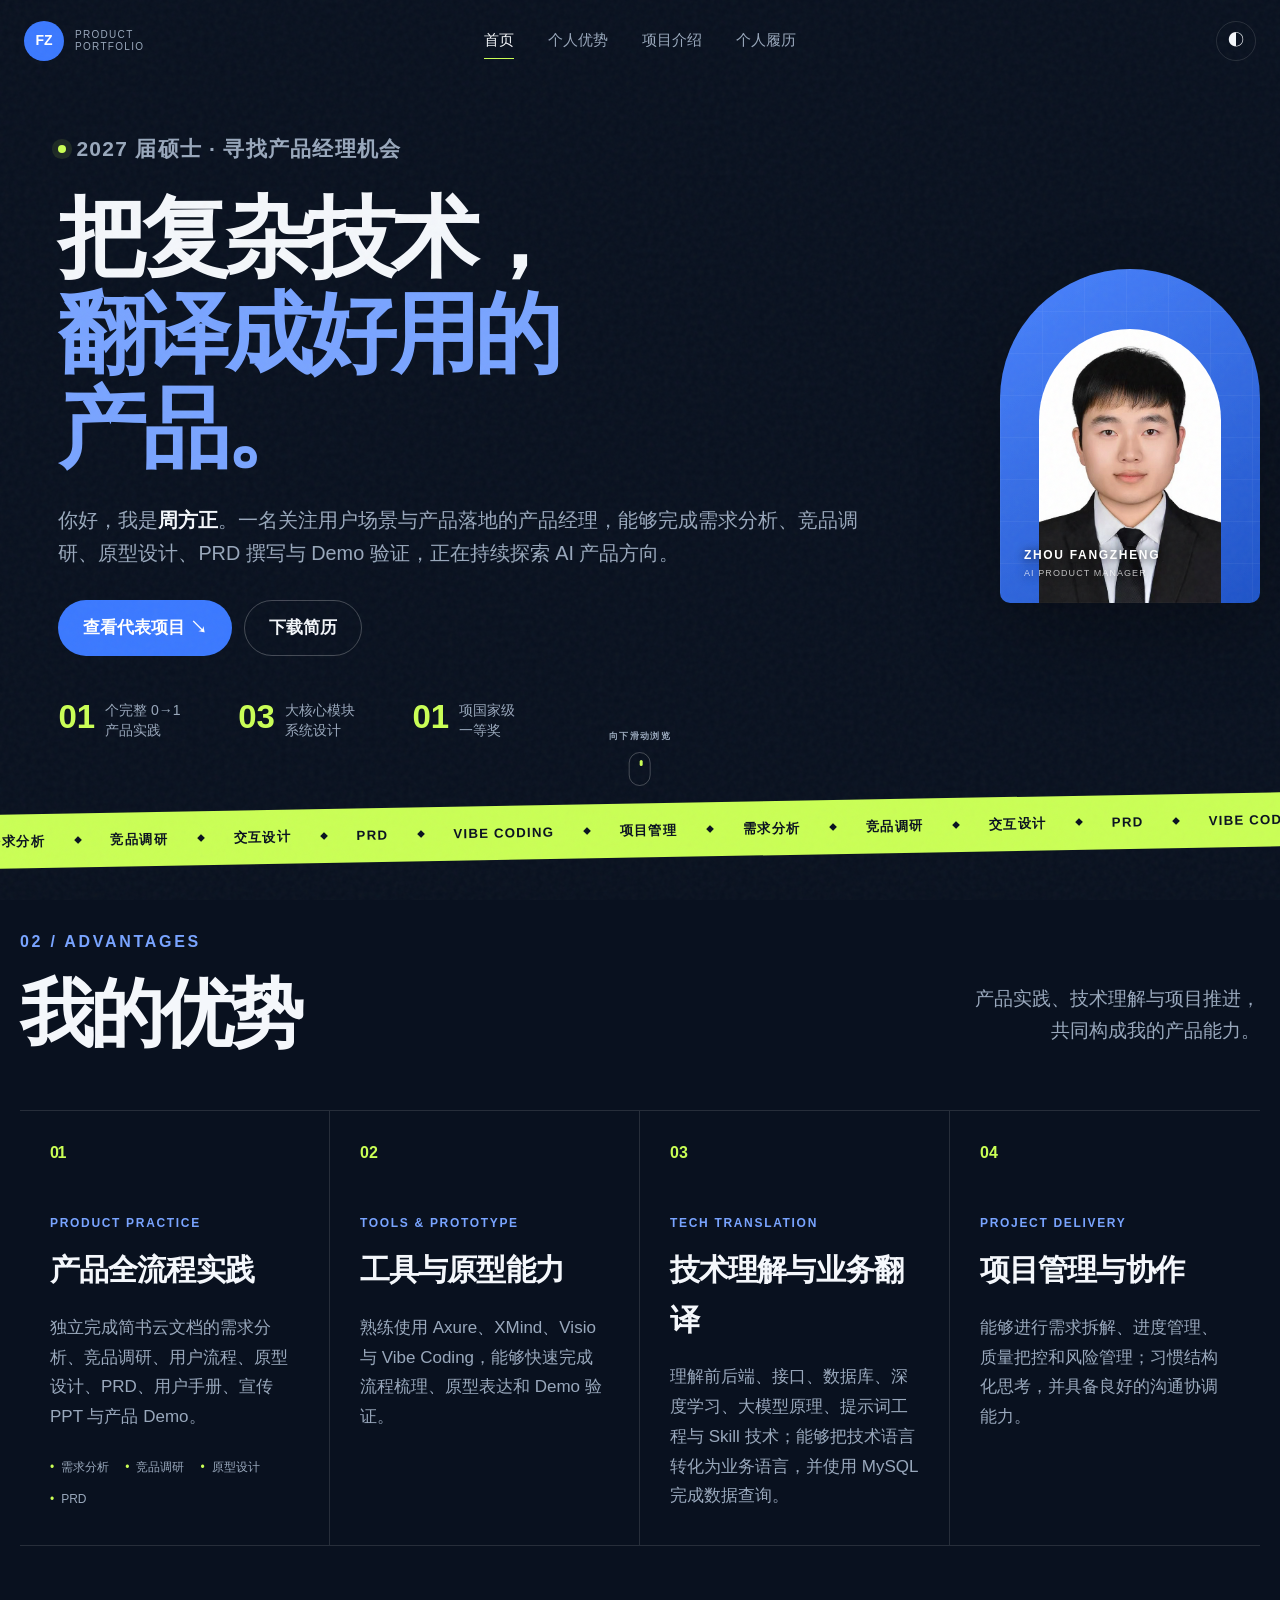
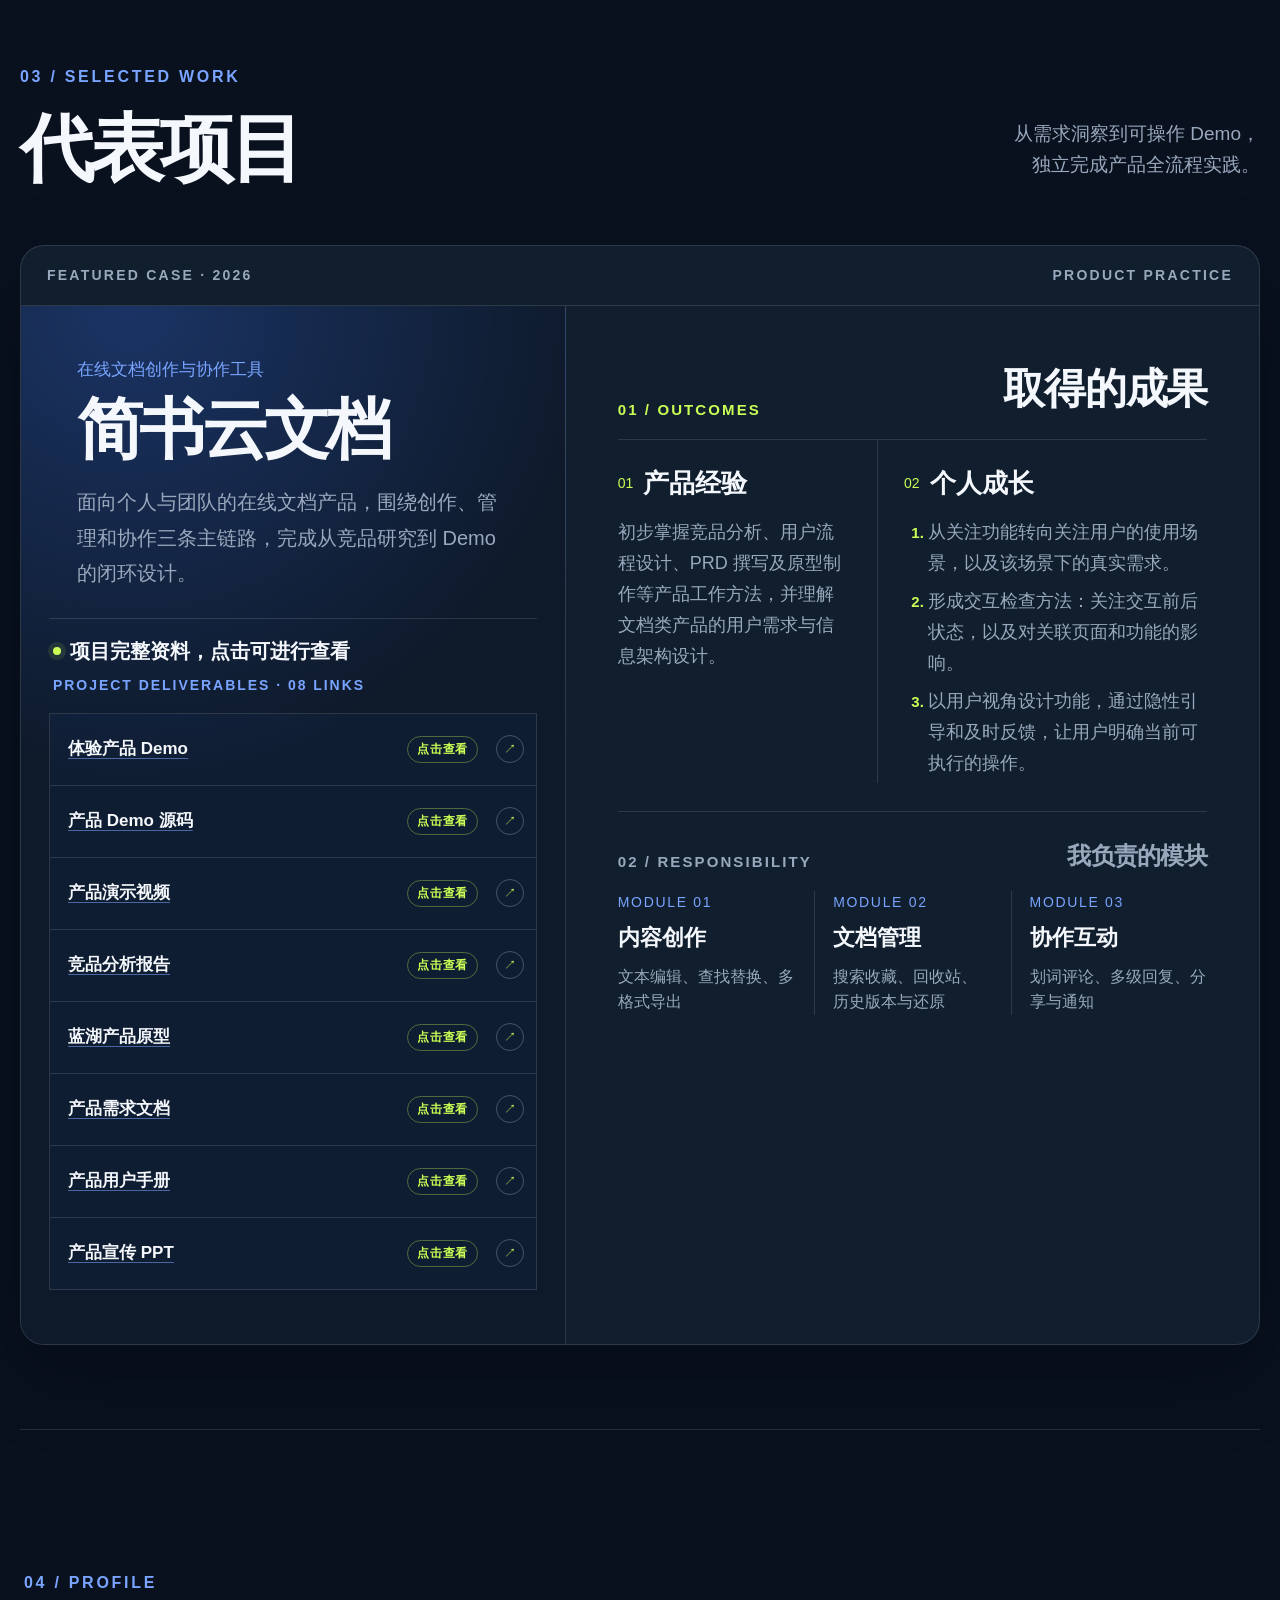
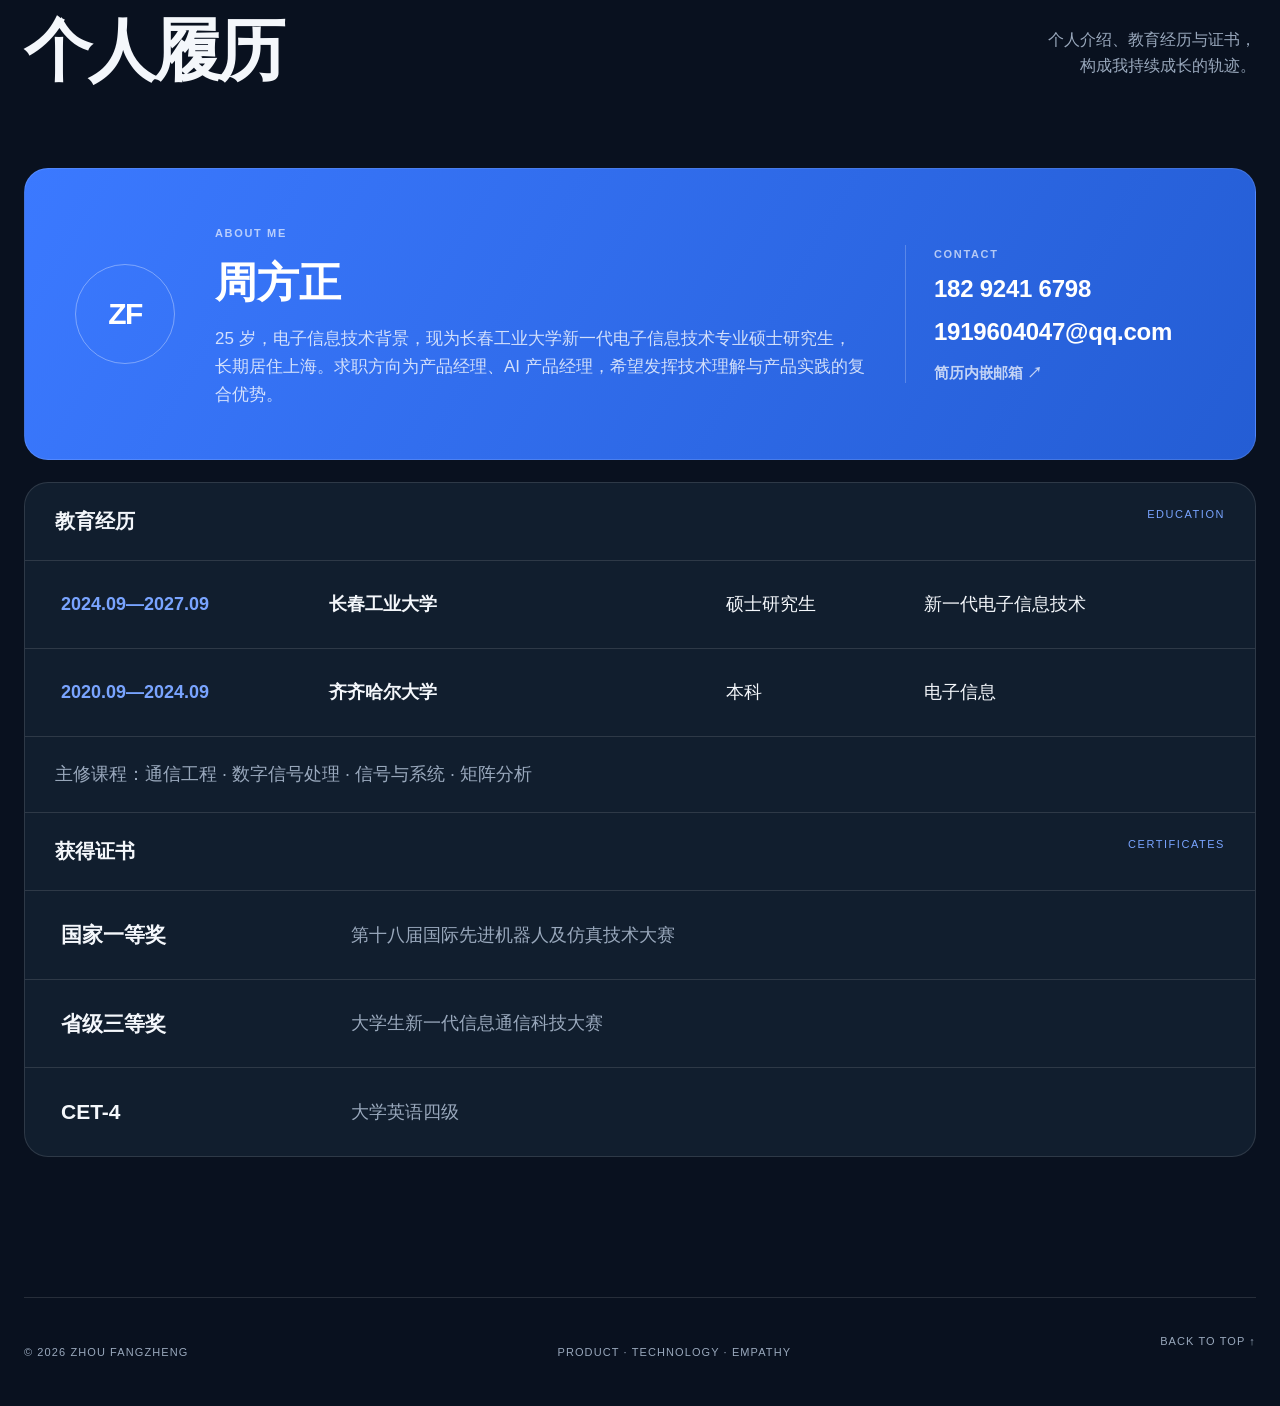
==== Portfolio/index.html @ 6f504e93 "Add files via upload" ====
<!doctype html>
<html lang="zh-CN" data-theme="dark">
<head><meta charset="UTF-8"><meta name="viewport" content="width=device-width,initial-scale=1"><meta name="description" content="周方正的个人作品集——拥有电子信息技术背景的 AI 产品经理。"><title>周方正｜AI 产品经理</title><link rel="stylesheet" href="./styles.css"><script src="./app.js" defer></script></head>
<body><div class="noise"></div><div class="progress"><span></span></div>
<header class="site-header" data-header><a class="brand" href="#top"><b>FZ</b><span>PRODUCT<br>PORTFOLIO</span></a><nav class="nav" id="main-nav" data-nav><a href="#top">首页</a><a href="#strengths">个人优势</a><a href="#work">项目介绍</a><a href="#profile">个人履历</a></nav><div class="header-actions"><button class="round-button" data-theme-toggle aria-label="切换明暗主题">◐</button><button class="menu-button" data-menu-toggle aria-controls="main-nav" aria-expanded="false"><i></i><i></i><i></i></button></div></header>
<main id="top">
<section class="hero shell"><div class="hero-copy"><p class="eyebrow reveal"><i></i>2027 届硕士 · 寻找产品经理机会</p><h1 class="reveal">把复杂技术，<br><span>翻译成好用的</span><br><span>产品。</span></h1><p class="hero-intro reveal">你好，我是<strong>周方正</strong>。一名关注用户场景与产品落地的产品经理，能够完成需求分析、竞品调研、原型设计、PRD 撰写与 Demo 验证，正在持续探索 AI 产品方向。</p><div class="hero-actions reveal"><a class="button primary" href="#work">查看代表项目 ↘</a><a class="button ghost" href="./assets/周方正-产品经理简历.doc" download>下载简历</a></div><dl class="facts reveal"><div><dt>01</dt><dd>个完整 0→1<br>产品实践</dd></div><div><dt>03</dt><dd>大核心模块<br>系统设计</dd></div><div><dt>01</dt><dd>项国家级<br>一等奖</dd></div></dl></div>
<div class="hero-visual reveal"><div class="portrait"><div class="grid"></div><img src="./assets/profile.jpg" alt="周方正的个人照片"><div class="nameplate"><b>ZHOU FANGZHENG</b><span>AI PRODUCT MANAGER</span></div></div></div>
<a class="scroll-cue" href="#work"><span>向下滑动浏览</span><i><b></b></i></a></section>
<div class="ticker"><div><span>需求分析</span><i>◆</i><span>竞品调研</span><i>◆</i><span>交互设计</span><i>◆</i><span>PRD</span><i>◆</i><span>Vibe Coding</span><i>◆</i><span>项目管理</span><i>◆</i><span>需求分析</span><i>◆</i><span>竞品调研</span><i>◆</i><span>交互设计</span><i>◆</i><span>PRD</span><i>◆</i><span>Vibe Coding</span><i>◆</i><span>项目管理</span><i>◆</i></div></div>
<section class="strengths shell section" id="strengths"><header class="section-heading row reveal"><div><span>02 / ADVANTAGES</span><h2>我的优势</h2></div><p>产品实践、技术理解与项目推进，<br>共同构成我的产品能力。</p></header>
<div class="strength-grid">
<article class="strength-card strength-primary reveal"><span>01</span><div><small>PRODUCT PRACTICE</small><h3>产品全流程实践</h3><p>独立完成简书云文档的需求分析、竞品调研、用户流程、原型设计、PRD、用户手册、宣传 PPT 与产品 Demo。</p><div class="strength-tags"><i>需求分析</i><i>竞品调研</i><i>原型设计</i><i>PRD</i></div></div></article>
<article class="strength-card reveal"><span>02</span><div><small>TOOLS &amp; PROTOTYPE</small><h3>工具与原型能力</h3><p>熟练使用 Axure、XMind、Visio 与 Vibe Coding，能够快速完成流程梳理、原型表达和 Demo 验证。</p></div></article>
<article class="strength-card reveal"><span>03</span><div><small>TECH TRANSLATION</small><h3>技术理解与业务翻译</h3><p>理解前后端、接口、数据库、深度学习、大模型原理、提示词工程与 Skill 技术；能够把技术语言转化为业务语言，并使用 MySQL 完成数据查询。</p></div></article>
<article class="strength-card reveal"><span>04</span><div><small>PROJECT DELIVERY</small><h3>项目管理与协作</h3><p>能够进行需求拆解、进度管理、质量把控和风险管理；习惯结构化思考，并具备良好的沟通协调能力。</p></div></article>
</div></section>
<section class="work shell section" id="work"><header class="section-heading row reveal"><div><span>03 / SELECTED WORK</span><h2>代表项目</h2></div><p>从需求洞察到可操作 Demo，<br>独立完成产品全流程实践。</p></header>
<article class="case reveal"><div class="case-bar"><span>FEATURED CASE · 2026</span><span>PRODUCT PRACTICE</span></div><div class="case-layout"><div class="case-summary"><span>在线文档创作与协作工具</span><h3>简书云文档</h3><p>面向个人与团队的在线文档产品，围绕创作、管理和协作三条主链路，完成从竞品研究到 Demo 的闭环设计。</p><div class="case-links"><a href="../Demo/index.html">体验产品 Demo ↗</a><a href="https://www.bilibili.com/video/BV1BxbY6vEft/" target="_blank" rel="noreferrer">观看演示视频 ↗</a></div></div>
<div class="case-detail"><section class="case-results"><header class="case-block-title"><span>01 / OUTCOMES</span><h4>取得的成果</h4></header><div class="result-list"><article><div class="result-label"><i>01</i><h5>产品经验</h5></div><p>初步掌握竞品分析、用户流程设计、PRD 撰写及原型制作等产品工作方法，并理解文档类产品的用户需求与信息架构设计。</p></article><article><div class="result-label"><i>02</i><h5>个人成长</h5></div><ol><li>从关注功能转向关注用户的使用场景，以及该场景下的真实需求。</li><li>形成交互检查方法：关注交互前后状态，以及对关联页面和功能的影响。</li><li>以用户视角设计功能，通过隐性引导和及时反馈，让用户明确当前可执行的操作。</li></ol></article></div></section><section class="case-responsibility"><header class="case-block-title"><span>02 / RESPONSIBILITY</span><h4>我负责的模块</h4></header><div class="modules"><article><b>✦</b><div><small>MODULE 01</small><h4>内容创作</h4><p>文本编辑、查找替换、多格式导出</p></div></article><article><b>⌘</b><div><small>MODULE 02</small><h4>文档管理</h4><p>搜索收藏、回收站、历史版本与还原</p></div></article><article><b>◎</b><div><small>MODULE 03</small><h4>协作互动</h4><p>划词评论、多级回复、分享与通知</p></div></article></div></section></div></div>
<div class="resources"><div class="resource-head"><span>项目完整资料，点击可进行查看</span><small>PROJECT DELIVERABLES · 07 LINKS</small></div><div class="resource-grid">
<a href="https://github.com/anranna/-.git" target="_blank" rel="noreferrer"><small>01 / GITHUB</small><b>产品 Demo 源码</b><span class="resource-cta">点击查看</span><i>↗</i></a>
<a href="https://www.bilibili.com/video/BV1BxbY6vEft/?share_source=copy_web&amp;vd_source=1f76a49898ba943844f76587f78906c5" target="_blank" rel="noreferrer"><small>02 / VIDEO</small><b>产品演示视频</b><span class="resource-cta">点击查看</span><i>↗</i></a>
<a href="https://ucnoyusisbwi.feishu.cn/wiki/VnTQw5XkdiHYiok5yBEcGI3tnzc?from=from_copylink" target="_blank" rel="noreferrer"><small>03 / RESEARCH</small><b>竞品分析报告</b><span class="resource-cta">点击查看</span><i>↗</i></a>
<a href="https://lanhuapp.com/web/#/item/project/product?tid=b424cea6-d3a4-4175-8ce1-7b70fe2ccd35&amp;pid=b35330da-ff31-40da-8392-e07d208b2dc3&amp;versionId=f92dad97-8f8e-45e9-b6e9-3e5fd4e15408&amp;docId=7843e5ca-ed19-4bdf-b94c-8ca8543dbdb8&amp;docType=axure&amp;pageId=5cf417b811834f859b6ea4d4fb74abe7&amp;image_id=7843e5ca-ed19-4bdf-b94c-8ca8543dbdb8" target="_blank" rel="noreferrer"><small>04 / PROTOTYPE</small><b>蓝湖产品原型</b><span class="resource-cta">点击查看</span><i>↗</i></a>
<a href="https://ucnoyusisbwi.feishu.cn/wiki/MZprwPZqCiGK5NkYvvDcOf5Mn5b?from=from_copylink" target="_blank" rel="noreferrer"><small>05 / PRD</small><b>产品需求文档</b><span class="resource-cta">点击查看</span><i>↗</i></a>
<a href="https://ucnoyusisbwi.feishu.cn/wiki/CYyBwzKqmicaCtk2LwccN1xBnyb?from=from_copylink" target="_blank" rel="noreferrer"><small>06 / MANUAL</small><b>产品用户手册</b><span class="resource-cta">点击查看</span><i>↗</i></a>
<a href="https://ucnoyusisbwi.feishu.cn/wiki/B20wwVWoIicRqFkZKamcXHskn7g?from=from_copylink" target="_blank" rel="noreferrer"><small>07 / DECK</small><b>产品宣传 PPT</b><span class="resource-cta">点击查看</span><i>↗</i></a>
</div></div></article></section>
<section class="profile shell section" id="profile"><header class="section-heading row reveal"><div><span>04 / PROFILE</span><h2>个人履历</h2></div><p>个人介绍、教育经历与证书，<br>构成我持续成长的轨迹。</p></header>
<div class="profile-intro reveal"><div class="profile-monogram">ZF</div><div class="profile-copy"><small>ABOUT ME</small><h3>周方正</h3><p>25 岁，电子信息技术背景，现为长春工业大学新一代电子信息技术专业硕士研究生，长期居住上海。求职方向为产品经理、AI 产品经理，希望发挥技术理解与产品实践的复合优势。</p></div><div class="profile-contact"><small>CONTACT</small><a href="tel:18292416798">182 9241 6798</a><a href="mailto:1919604047@qq.com">1919604047@qq.com</a><a href="mailto:824747742@qq.com">简历内嵌邮箱 ↗</a></div></div>
<div class="profile-layout profile-history reveal">
<section class="education-card"><div class="profile-card-head"><span>教育经历</span><small>EDUCATION</small></div><article class="education-item current"><time>2024.09—2027.09</time><h3>长春工业大学</h3><span class="education-degree">硕士研究生</span><p>新一代电子信息技术</p></article><article class="education-item"><time>2020.09—2024.09</time><h3>齐齐哈尔大学</h3><span class="education-degree">本科</span><p>电子信息</p></article><div class="course-list"><p><strong>主修课程：</strong>通信工程 · 数字信号处理 · 信号与系统 · 矩阵分析</p></div></section>
<section class="certificate-card"><div class="profile-card-head"><span>获得证书</span><small>CERTIFICATES</small></div><div class="certificate-list"><article><h3>国家一等奖</h3><p>第十八届国际先进机器人及仿真技术大赛</p></article><article><h3>省级三等奖</h3><p>大学生新一代信息通信科技大赛</p></article><article><h3>CET-4</h3><p>大学英语四级</p></article></div></section>
</div></section>
<footer class="footer shell"><p>© 2026 ZHOU FANGZHENG</p><p>PRODUCT · TECHNOLOGY · EMPATHY</p><a href="#top">BACK TO TOP ↑</a></footer>
</main></body></html>
---- Portfolio/styles.css ----
:root{--bg:#09111f;--raised:#0e1929;--panel:#111e2e;--text:#f4f7fb;--muted:#99a8bc;--line:rgba(255,255,255,.12);--strong:rgba(255,255,255,.24);--blue:#3b79ff;--blue2:#79a4ff;--lime:#caff55;--header:rgba(9,17,31,.8);--shadow:0 28px 80px rgba(0,0,0,.28);--radius:24px;--max:1240px;color-scheme:dark}html[data-theme="light"]{--bg:#f1f0eb;--raised:#e7e6df;--panel:#fff;--text:#101824;--muted:#5b6574;--line:rgba(16,24,36,.12);--strong:rgba(16,24,36,.24);--header:rgba(241,240,235,.84);--shadow:0 28px 80px rgba(37,45,56,.14);color-scheme:light}*{box-sizing:border-box}html{scroll-behavior:smooth;scroll-padding-top:90px;overflow-x:hidden}body{margin:0;min-width:320px;overflow-x:hidden;background:var(--bg);color:var(--text);font-family:Inter,"PingFang SC","Microsoft YaHei",sans-serif;line-height:1.65;transition:.35s}a{color:inherit;text-decoration:none}img{display:block;max-width:100%}button{font:inherit}::selection{background:var(--lime);color:#09111f}.noise{position:fixed;inset:0;z-index:100;pointer-events:none;opacity:.04;background-image:url("data:image/svg+xml,%3Csvg viewBox='0 0 180 180' xmlns='http://www.w3.org/2000/svg'%3E%3Cfilter id='n'%3E%3CfeTurbulence type='fractalNoise' baseFrequency='.9' numOctaves='4'/%3E%3C/filter%3E%3Crect width='100%25' height='100%25' filter='url(%23n)'/%3E%3C/svg%3E")}.progress{position:fixed;inset:0 0 auto;z-index:110;height:2px}.progress span{display:block;width:0;height:100%;background:var(--lime)}.shell{width:min(calc(100% - 48px),var(--max));margin-inline:auto}.section{padding-block:140px;border-bottom:1px solid var(--line)}
.site-header{position:sticky;top:0;z-index:90;height:82px;display:grid;grid-template-columns:1fr auto 1fr;align-items:center;padding-inline:max(24px,calc((100vw - var(--max))/2));border-bottom:1px solid transparent;transition:.3s}.site-header.scrolled{height:68px;background:var(--header);border-color:var(--line);backdrop-filter:blur(18px)}.brand{display:flex;align-items:center;gap:11px}.brand b{display:grid;place-items:center;width:40px;height:40px;border-radius:50%;background:var(--blue);color:#fff;font-size:13px}.brand span{color:var(--muted);font-size:9px;line-height:1.15;letter-spacing:.13em}.nav{display:flex;gap:34px}.nav a{position:relative;padding:8px 0;color:var(--muted);font-size:13px}.nav a:after{content:"";position:absolute;left:0;bottom:2px;width:100%;height:1px;background:var(--lime);transform:scaleX(0);transition:.25s}.nav a:hover,.nav a.active{color:var(--text)}.nav a:hover:after,.nav a.active:after{transform:scaleX(1)}.header-actions{justify-self:end;display:flex;gap:8px}.round-button,.menu-button{display:grid;place-items:center;width:40px;height:40px;padding:0;border:1px solid var(--line);border-radius:50%;background:transparent;color:var(--text);cursor:pointer}.menu-button{display:none;align-content:center;gap:4px}.menu-button>i{width:16px;height:1px;background:currentColor;transition:.25s}
.hero{position:relative;min-height:calc(100vh - 82px);display:grid;grid-template-columns:minmax(0,1.08fr) minmax(350px,.72fr);align-items:center;gap:clamp(40px,7vw,108px);padding-block:70px 105px}.eyebrow{display:flex;align-items:center;gap:10px;margin:0 0 30px;color:var(--muted);font-size:12px;letter-spacing:.08em}.eyebrow i{width:8px;height:8px;border-radius:50%;background:var(--lime);box-shadow:0 0 0 6px rgba(202,255,85,.1)}h1,.section-heading h2,.contact h2{margin:0;font-family:"Arial Narrow","Microsoft YaHei",sans-serif;font-weight:800;line-height:1.08;letter-spacing:-.055em}.hero h1{font-size:clamp(52px,7.1vw,102px)}.hero h1 span{color:var(--blue2)}.hero-intro{max-width:650px;margin:34px 0 0;color:var(--muted);font-size:clamp(16px,1.6vw,20px)}.hero-intro strong{color:var(--text)}.hero-actions{display:flex;flex-wrap:wrap;gap:12px;margin-top:38px}.button{display:inline-flex;align-items:center;justify-content:center;gap:24px;min-height:52px;padding:0 24px;border:1px solid transparent;border-radius:999px;font-size:14px;font-weight:650;transition:.2s}.button:hover{transform:translateY(-2px)}.primary{background:var(--blue);color:#fff}.ghost{border-color:var(--strong)}.facts{display:flex;gap:clamp(24px,4vw,55px);margin:58px 0 0}.facts div{display:flex;gap:10px}.facts dt{color:var(--lime);font-size:25px;font-weight:750;line-height:1}.facts dd{margin:0;color:var(--muted);font-size:11px;line-height:1.45}
.hero-visual{position:relative;width:100%;max-width:480px;justify-self:end}.portrait{position:relative;overflow:hidden;aspect-ratio:.78;border-radius:280px 280px 22px 22px;background:linear-gradient(145deg,#4b84ff,#1f54c8);box-shadow:var(--shadow)}.grid{position:absolute;inset:0;opacity:.2;background-image:linear-gradient(rgba(255,255,255,.22) 1px,transparent 1px),linear-gradient(90deg,rgba(255,255,255,.22) 1px,transparent 1px);background-size:42px 42px}.portrait img{position:absolute;left:11%;bottom:0;width:78%;height:87%;object-fit:cover;object-position:center top;border-radius:190px 190px 0 0}.nameplate{position:absolute;left:24px;bottom:22px;display:flex;flex-direction:column;color:#fff;text-shadow:0 1px 10px #000}.nameplate b{font-size:11px;letter-spacing:.14em}.nameplate span{font-size:8px;letter-spacing:.12em;opacity:.72}.orbit{position:absolute;top:13%;right:-18px;display:flex;align-items:center;gap:7px;padding:10px 14px;border:1px solid rgba(255,255,255,.35);border-radius:999px;background:rgba(9,17,31,.66);color:#fff;backdrop-filter:blur(10px);font-size:10px}.orbit i{width:3px;height:3px;border-radius:50%;background:var(--lime)}.float-note{position:absolute;display:flex;align-items:center;gap:10px;padding:10px 14px 10px 10px;border:1px solid var(--line);border-radius:14px;background:var(--header);box-shadow:0 16px 40px rgba(0,0,0,.16);backdrop-filter:blur(14px);font-size:11px}.float-note b{display:grid;place-items:center;width:28px;height:28px;border-radius:9px;background:var(--lime);color:#09111f}.note-a{left:-48px;top:28%}.note-b{right:-34px;bottom:19%}
.scroll-cue{position:absolute;left:50%;bottom:18px;display:flex;flex-direction:column;align-items:center;gap:8px;color:var(--muted);font-size:9px;font-weight:650;letter-spacing:.16em;transform:translateX(-50%)}.scroll-cue>i{position:relative;width:22px;height:34px;border:1px solid var(--strong);border-radius:999px}.scroll-cue>i b{position:absolute;top:7px;left:50%;width:3px;height:6px;border-radius:9px;background:var(--lime);animation:scrollDot 1.8s ease-in-out infinite}@keyframes scrollDot{0%{opacity:0;transform:translate(-50%,0)}25%,75%{opacity:1}100%{opacity:0;transform:translate(-50%,12px)}}.ticker{overflow:hidden;padding:16px 0;background:var(--lime);color:#09111f;transform:rotate(-1deg) scale(1.02)}.ticker div{display:flex;width:max-content;align-items:center;gap:28px;animation:ticker 32s linear infinite}.ticker span{font-size:13px;font-weight:750;letter-spacing:.09em;text-transform:uppercase}.ticker i{font-size:8px;font-style:normal}@keyframes ticker{to{transform:translateX(-50%)}}
.section-heading{margin-bottom:70px}.section-heading>span,.section-heading>div>span,.contact>span{display:block;margin-bottom:18px;color:var(--blue2);font-size:11px;font-weight:750;letter-spacing:.17em}.section-heading h2,.contact h2{font-size:clamp(43px,6vw,76px)}.section-heading em,.contact em{color:var(--muted);font-style:normal}.section-heading.row{display:flex;align-items:end;justify-content:space-between}.section-heading.row>p{margin:0 0 8px;color:var(--muted);font-size:14px;text-align:right}.about-layout{display:grid;grid-template-columns:.9fr 1.1fr;gap:clamp(50px,9vw,140px)}.about-copy p{margin:0 0 22px;color:var(--muted);font-size:clamp(18px,2vw,25px)}.about-copy strong{color:var(--text)}.principles{border-top:1px solid var(--line)}.principles article{display:grid;grid-template-columns:40px 155px 1fr;gap:18px;padding:26px 0;border-bottom:1px solid var(--line)}.principles span{color:var(--blue2);font-size:11px}.principles h3{margin:0;font-size:16px}.principles p{margin:0;color:var(--muted);font-size:13px}
.case{overflow:hidden;border:1px solid var(--line);border-radius:var(--radius);background:var(--panel);box-shadow:var(--shadow)}.case-bar{display:flex;justify-content:space-between;padding:15px 22px;border-bottom:1px solid var(--line);color:var(--muted);font-size:9px;font-weight:700;letter-spacing:.16em}.case-layout{display:grid;grid-template-columns:.88fr 1.12fr}.case-summary{position:relative;min-height:570px;padding:clamp(34px,5vw,70px);border-right:1px solid var(--line);background:radial-gradient(circle at 20% 0,rgba(59,121,255,.28),transparent 42%),var(--raised)}.case-no{position:absolute;right:30px;top:20px;color:var(--strong);font-size:clamp(70px,11vw,150px);line-height:1;letter-spacing:-.08em}.case-summary>span{position:relative;display:block;margin:90px 0 12px;color:var(--blue2);font-size:12px}.case-summary h3{position:relative;margin:0;font-size:clamp(40px,5vw,66px);line-height:1.08;letter-spacing:-.055em}.case-summary>p{position:relative;max-width:440px;margin:24px 0 0;color:var(--muted);font-size:15px}.case-links{position:absolute;left:clamp(34px,5vw,70px);bottom:54px;display:flex;gap:22px}.case-links a{padding-bottom:5px;border-bottom:1px solid var(--strong);font-size:12px;font-weight:650}.case-detail{padding:clamp(34px,4.2vw,62px)}.question{padding-bottom:30px;border-bottom:1px solid var(--line)}.question span,.skill-grid small{color:var(--blue2);font-size:9px;font-weight:750;letter-spacing:.14em}.question p{margin:12px 0 0;font-size:clamp(18px,2vw,24px);line-height:1.5}.modules article{display:grid;grid-template-columns:44px 1fr;gap:16px;padding:24px 0;border-bottom:1px solid var(--line)}.modules article>b{display:grid;place-items:center;width:40px;height:40px;border:1px solid var(--line);border-radius:12px;color:var(--lime)}.modules small{color:var(--muted);font-size:8px;letter-spacing:.12em}.modules h4{display:inline-block;margin:0 10px 0 0}.modules p{display:inline;margin:0;color:var(--muted);font-size:12px}.tags{display:flex;flex-wrap:wrap;gap:7px;padding-top:25px}.tags span{padding:6px 10px;border:1px solid var(--line);border-radius:999px;color:var(--muted);font-size:9px}.outcome{display:grid;grid-template-columns:.88fr 1.12fr;border-top:1px solid var(--line);background:var(--blue);color:#fff}.outcome>div,.outcome>p{padding:22px clamp(25px,4vw,55px)}.outcome>div{display:flex;flex-direction:column;border-right:1px solid rgba(255,255,255,.22)}.outcome small{opacity:.7}.outcome p{margin:0;font-size:12px;opacity:.88}
.background-layout{display:grid;grid-template-columns:.82fr 1.18fr;gap:28px}.timeline,.toolbox,.awards{border:1px solid var(--line);border-radius:var(--radius);background:var(--panel)}.timeline{padding:20px 38px}.timeline article{position:relative;display:grid;grid-template-columns:120px 1fr;gap:30px;padding:38px 0;border-bottom:1px solid var(--line)}.timeline article:last-child{border:0}.timeline article:before{content:"";position:absolute;top:47px;left:-44px;width:10px;height:10px;border:2px solid var(--panel);border-radius:50%;background:var(--muted)}.timeline article.current:before{background:var(--lime);box-shadow:0 0 0 6px rgba(202,255,85,.1)}.timeline article>span{color:var(--blue2);font-size:11px;font-weight:700}.timeline small{color:var(--muted)}.timeline h3{margin:2px 0;font-size:20px}.timeline p{margin:0;color:var(--muted);font-size:13px}.toolbox{overflow:hidden}.tool-head{display:flex;justify-content:space-between;padding:16px 22px;border-bottom:1px solid var(--line);color:var(--muted);font-size:9px;letter-spacing:.13em}.skill-grid{display:grid;grid-template-columns:1fr 1fr}.skill-grid>div{min-height:145px;padding:26px;border-right:1px solid var(--line);border-bottom:1px solid var(--line)}.skill-grid>div:nth-child(2n){border-right:0}.skill-grid>div:nth-last-child(-n+2){border-bottom:0}.skill-grid p{margin:10px 0 0;font-size:13px}.awards{margin-top:28px;padding:0 34px}.awards>div{display:grid;grid-template-columns:1fr 190px 40px;gap:25px;align-items:center;padding:24px 0;border-bottom:1px solid var(--line)}.awards>div:last-child{border:0}.awards small{color:var(--blue2);font-size:9px;letter-spacing:.14em}.awards b{color:var(--lime);font-size:13px}.awards i{color:var(--muted);font-size:10px;font-style:normal;text-align:right}
.contact{position:relative;overflow:hidden;margin-top:30px;padding:110px clamp(30px,7vw,90px);border-radius:34px;background:var(--blue);color:#fff}.contact>span{color:rgba(255,255,255,.65)}.contact em{color:rgba(255,255,255,.54)}.contact>p{position:relative;max-width:630px;margin:28px 0 0;color:rgba(255,255,255,.78)}.orb{position:absolute;right:-100px;top:-150px;width:500px;height:500px;border:1px solid rgba(255,255,255,.18);border-radius:50%;box-shadow:inset 0 0 0 70px rgba(255,255,255,.025),inset 0 0 0 140px rgba(255,255,255,.025)}.contact-actions{position:relative;display:flex;align-items:center;gap:34px;margin-top:46px}.light{background:#fff;color:#15233b}.contact-actions>a:not(.button){display:flex;flex-direction:column;font-size:13px}.contact-actions small{color:rgba(255,255,255,.55);font-size:8px;letter-spacing:.13em}.footer{display:flex;justify-content:space-between;padding-block:34px;color:var(--muted);font-size:9px;letter-spacing:.1em}.reveal{opacity:1}.motion .reveal{opacity:0;transform:translateY(24px);transition:opacity .75s,transform .75s cubic-bezier(.2,.65,.25,1)}.motion .reveal.visible{opacity:1;transform:none}
@media(max-width:1024px){.hero{grid-template-columns:1.1fr .9fr;gap:45px}.case-layout,.outcome{grid-template-columns:1fr}.case-summary{min-height:480px;border-right:0;border-bottom:1px solid var(--line)}.outcome>div{border-right:0;border-bottom:1px solid rgba(255,255,255,.22)}.background-layout{grid-template-columns:1fr}}
@media(max-width:760px){.shell{width:min(calc(100% - 32px),var(--max))}.section{padding-block:94px}.site-header{height:70px;grid-template-columns:1fr auto;padding-inline:16px}.brand span{display:none}.nav{position:fixed;inset:69px 12px auto;display:grid;gap:0;padding:14px;border:1px solid var(--line);border-radius:18px;background:var(--header);box-shadow:var(--shadow);backdrop-filter:blur(22px);opacity:0;visibility:hidden;transform:translateY(-10px);transition:.25s}.nav.open{opacity:1;visibility:visible;transform:none}.nav a{padding:14px 12px;border-bottom:1px solid var(--line)}.nav a:last-child{border:0}.menu-button{display:grid}.menu-button.open i:first-child{transform:translateY(5px) rotate(45deg)}.menu-button.open i:nth-child(2){opacity:0}.menu-button.open i:nth-child(3){transform:translateY(-5px) rotate(-45deg)}.hero{min-height:auto;grid-template-columns:1fr;gap:52px;padding-block:56px 84px}.hero-copy{display:contents}.eyebrow{grid-row:1;margin-bottom:-24px}.hero h1{grid-row:2;font-size:clamp(48px,14.5vw,70px)}.hero-intro{grid-row:4;margin-top:-18px}.hero-actions{grid-row:5;margin-top:5px}.facts{grid-row:6;margin-top:6px;justify-content:space-between;gap:16px}.facts div{flex-direction:column;gap:5px}.hero-visual{grid-row:3;max-width:400px;justify-self:center}.portrait{aspect-ratio:.9;border-radius:220px 220px 18px 18px}.portrait img{left:14%;width:72%;height:90%}.note-a{left:-5px}.note-b{right:-5px}.orbit{right:10px}.scroll-cue{position:static;grid-row:7;justify-self:center;margin-top:4px;transform:none}.section-heading{margin-bottom:48px}.section-heading.row{display:block}.section-heading.row>p{text-align:left}.about-layout{grid-template-columns:1fr;gap:45px}.principles article{grid-template-columns:30px 1fr}.principles p{grid-column:2}.case-summary{min-height:520px;padding:30px}.case-summary>span{margin-top:110px}.case-links{left:30px;bottom:38px;flex-direction:column;gap:12px}.case-detail{padding:30px}.modules p{display:block}.outcome>div,.outcome>p{padding:22px 30px}.timeline{padding:10px 25px}.timeline article{grid-template-columns:1fr;gap:8px}.timeline article:before{left:-31px}.skill-grid{grid-template-columns:1fr}.skill-grid>div{min-height:auto;border-right:0;border-bottom:1px solid var(--line)!important}.skill-grid>div:last-child{border-bottom:0!important}.awards{padding:0 24px}.awards>div{grid-template-columns:1fr auto;gap:10px}.awards i{display:none}.contact{width:calc(100% - 24px);padding:74px 25px;border-radius:26px}.contact-actions{align-items:flex-start;flex-direction:column;gap:22px}.footer{flex-direction:column;gap:9px}}
@media(max-width:420px){.hero-actions .button{width:100%}.facts dt{font-size:21px}.facts dd{font-size:9px}.float-note{font-size:9px}.case-summary h3{font-size:44px}.awards>div{font-size:12px}}@media(prefers-reduced-motion:reduce){html{scroll-behavior:auto}*,*:before,*:after{animation-duration:.01ms!important;transition-duration:.01ms!important}.motion .reveal{opacity:1;transform:none}}
.resources{padding:34px clamp(25px,4vw,55px) 44px;border-top:1px solid var(--line);background:var(--raised)}.resource-head{display:flex;align-items:center;justify-content:space-between;margin-bottom:20px}.resource-head>span{font-size:15px;font-weight:700}.resource-head small{color:var(--blue2);font-size:9px;font-weight:750;letter-spacing:.14em}.resource-grid{display:grid;grid-template-columns:repeat(4,1fr);border-top:1px solid var(--line);border-left:1px solid var(--line)}.resource-grid a{position:relative;display:flex;min-height:132px;flex-direction:column;justify-content:space-between;padding:20px;border-right:1px solid var(--line);border-bottom:1px solid var(--line);transition:background .2s ease,transform .2s ease}.resource-grid a:hover{z-index:1;background:var(--panel);transform:translateY(-3px)}.resource-grid small{color:var(--muted);font-size:8px;letter-spacing:.12em}.resource-grid b{padding-right:30px;font-size:13px}.resource-grid i{position:absolute;right:18px;bottom:18px;display:grid;place-items:center;width:28px;height:28px;border:1px solid var(--strong);border-radius:50%;color:var(--lime);font-style:normal}@media(max-width:1024px){.resource-grid{grid-template-columns:repeat(2,1fr)}}@media(max-width:760px){.resources{padding:28px 20px 34px}.resource-head{align-items:flex-start;flex-direction:column;gap:4px}.resource-grid{grid-template-columns:1fr}.resource-grid a{min-height:108px}}
.case-summary .resources-compact{margin-top:34px;padding:20px 0 0;border-top:1px solid var(--line);background:transparent}.case-summary .resource-head{margin-bottom:12px}.case-summary .resource-head>span{font-size:13px}.case-summary .resource-head small{font-size:8px}.case-summary .resource-grid{grid-template-columns:repeat(2,minmax(0,1fr))}.case-summary .resource-grid a{min-height:54px;flex-direction:row;align-items:center;justify-content:flex-start;padding:11px 40px 11px 12px}.case-summary .resource-grid a small{display:none}.case-summary .resource-grid a b{padding:0;font-size:11px;font-weight:650}.case-summary .resource-grid a i{right:10px;bottom:auto;width:23px;height:23px;font-size:10px}.case-summary .resource-grid a:hover{transform:translateY(-2px)}@media(max-width:760px){.case-summary .resources-compact{margin-top:30px;padding:18px 0 0}.case-summary .resource-head{align-items:flex-start}.case-summary .resource-grid{grid-template-columns:1fr}.case-summary .resource-grid a{min-height:50px}}
.strength-intro{display:grid;grid-template-columns:170px 1fr;gap:40px;align-items:start;margin-bottom:30px;padding:30px 34px;border:1px solid var(--line);border-radius:var(--radius);background:linear-gradient(120deg,rgba(59,121,255,.16),transparent 55%)}.strength-intro>span{color:var(--blue2);font-size:10px;font-weight:750;letter-spacing:.16em}.strength-intro p{max-width:850px;margin:0;color:var(--muted);font-size:clamp(17px,2vw,23px);line-height:1.65}.strength-grid{display:grid;grid-template-columns:1fr 1fr;gap:18px}.strength-card{position:relative;display:grid;grid-template-columns:62px 1fr;gap:22px;min-height:280px;padding:34px;border:1px solid var(--line);border-radius:var(--radius);background:var(--panel);overflow:hidden}.strength-card>span{color:var(--blue2);font-size:12px;font-weight:750}.strength-card small{color:var(--blue2);font-size:9px;font-weight:750;letter-spacing:.14em}.strength-card h3{margin:8px 0 15px;font-size:25px;letter-spacing:-.03em}.strength-card p{margin:0;color:var(--muted);font-size:14px}.strength-primary{grid-column:1/-1;grid-template-columns:100px 1fr;min-height:250px;background:radial-gradient(circle at 0 0,rgba(59,121,255,.32),transparent 40%),var(--raised)}.strength-primary>span{font-size:70px;line-height:1;color:var(--strong);letter-spacing:-.08em}.strength-primary h3{font-size:34px}.strength-tags{display:flex;flex-wrap:wrap;gap:8px;margin-top:22px}.strength-tags i{padding:6px 11px;border:1px solid var(--line);border-radius:999px;color:var(--muted);font-size:9px;font-style:normal}
.profile-intro{display:grid;grid-template-columns:100px 1fr 230px;gap:32px;align-items:center;padding:42px;border:1px solid var(--line);border-radius:var(--radius);background:linear-gradient(120deg,var(--blue),#245dd4);color:#fff}.profile-monogram{display:grid;place-items:center;width:86px;height:86px;border:1px solid rgba(255,255,255,.35);border-radius:50%;font-size:25px;font-weight:800;letter-spacing:-.05em}.profile-copy small,.profile-contact>small{color:rgba(255,255,255,.65);font-size:9px;font-weight:750;letter-spacing:.15em}.profile-copy h3{margin:3px 0 8px;font-size:34px}.profile-copy>p{max-width:720px;margin:0;color:rgba(255,255,255,.78);font-size:14px}.profile-meta{display:flex;flex-wrap:wrap;gap:7px;margin-top:18px}.profile-meta span{padding:5px 10px;border:1px solid rgba(255,255,255,.22);border-radius:999px;font-size:9px}.profile-contact{display:flex;flex-direction:column;gap:7px;padding-left:28px;border-left:1px solid rgba(255,255,255,.22)}.profile-contact a{font-size:12px}.profile-layout{display:grid;grid-template-columns:1fr 1fr;gap:22px;margin-top:22px}.education-card,.certificate-card{overflow:hidden;border:1px solid var(--line);border-radius:var(--radius);background:var(--panel)}.profile-card-head{display:flex;justify-content:space-between;padding:18px 24px;border-bottom:1px solid var(--line)}.profile-card-head>span{font-weight:700}.profile-card-head small{color:var(--blue2);font-size:9px;letter-spacing:.14em}.education-item{position:relative;display:grid;grid-template-columns:130px 1fr;gap:24px;padding:30px 28px;border-bottom:1px solid var(--line)}.education-item:before{content:"";position:absolute;left:0;top:36px;width:3px;height:34px;background:var(--muted)}.education-item.current:before{background:var(--lime)}.education-item time{color:var(--blue2);font-size:10px;font-weight:700}.education-item small{color:var(--muted);font-size:9px}.education-item h3{margin:2px 0;font-size:20px}.education-item p{margin:0;color:var(--muted);font-size:12px}.course-list{padding:24px 28px}.course-list small{color:var(--blue2);font-size:9px;letter-spacing:.14em}.course-list p{margin:8px 0 0;color:var(--muted);font-size:12px}.certificate-list article{display:grid;grid-template-columns:44px 1fr;gap:18px;align-items:center;padding:27px 28px;border-bottom:1px solid var(--line)}.certificate-list article:last-child{border:0}.certificate-list i{display:grid;place-items:center;width:40px;height:40px;border:1px solid var(--line);border-radius:12px;color:var(--lime);font-size:10px;font-style:normal}.certificate-list h3{margin:0;font-size:18px}.certificate-list p{margin:4px 0 0;color:var(--muted);font-size:12px}
@media(max-width:900px){.profile-intro{grid-template-columns:86px 1fr}.profile-contact{grid-column:2;padding:20px 0 0;border-left:0;border-top:1px solid rgba(255,255,255,.22)}.profile-layout{grid-template-columns:1fr}}
@media(min-width:1025px){.strength-grid{grid-template-columns:repeat(3,minmax(0,1fr))}}
@media(min-width:761px) and (max-width:1024px){.strength-card:last-child{grid-column:1/-1}}
@media(max-width:760px){.strength-intro{grid-template-columns:1fr;gap:10px;padding:25px}.strength-grid{grid-template-columns:1fr}.strength-primary{grid-column:auto;grid-template-columns:52px 1fr}.strength-card{grid-template-columns:35px 1fr;min-height:auto;padding:26px}.strength-primary>span{font-size:38px}.strength-primary h3,.strength-card h3{font-size:23px}.profile-intro{grid-template-columns:1fr;padding:28px}.profile-monogram{width:70px;height:70px}.profile-contact{grid-column:auto}.education-item{grid-template-columns:1fr;gap:7px;padding:25px}.profile-card-head{align-items:flex-start;flex-direction:column;gap:3px}.certificate-list article{padding:23px}}
.case-block-title{display:flex;align-items:flex-end;justify-content:space-between;gap:20px;padding-bottom:17px;border-bottom:1px solid var(--line)}.case-block-title>span{color:var(--blue2);font-size:9px;font-weight:750;letter-spacing:.14em}.case-block-title>h4{margin:0;font-size:21px;letter-spacing:-.03em}.case-responsibility .modules article:last-child{border-bottom:0}.case-results{margin-top:34px;padding-top:2px}.result-list{display:grid;gap:12px;margin-top:18px}.result-list>article{padding:18px 20px;border:1px solid var(--line);border-radius:16px;background:rgba(255,255,255,.018)}.result-label{display:flex;align-items:center;gap:10px}.result-label i{display:grid;place-items:center;width:28px;height:28px;border:1px solid var(--line);border-radius:9px;color:var(--lime);font-size:9px;font-style:normal}.result-label h5{margin:0;font-size:15px}.result-list article>p{margin:12px 0 0;color:var(--muted);font-size:12px;line-height:1.7}.result-list ol{display:grid;gap:7px;margin:12px 0 0;padding-left:18px;color:var(--muted);font-size:12px;line-height:1.6}.result-list li::marker{color:var(--lime);font-size:10px}@media(max-width:760px){.case-block-title{align-items:flex-start;flex-direction:column;gap:4px}.case-block-title>h4{font-size:19px}.case-results{margin-top:28px}.result-list>article{padding:16px}.result-list ol{padding-left:16px}}
.case-detail{display:flex;flex-direction:column;gap:24px}.case-results{margin:0;padding:26px;border:1px solid rgba(92,145,255,.42);border-radius:22px;background:radial-gradient(circle at 100% 0,rgba(59,121,255,.24),transparent 46%),var(--raised);box-shadow:0 18px 44px rgba(0,0,0,.12)}.case-results .case-block-title{border-bottom-color:rgba(92,145,255,.32)}.case-results .case-block-title>span{color:var(--lime)}.case-results .case-block-title>h4{font-size:28px}.case-results .result-list{gap:14px;margin-top:22px}.case-results .result-list>article{padding:22px 24px;background:rgba(59,121,255,.07)}.case-results .result-label i{border-color:rgba(202,255,85,.35);background:rgba(202,255,85,.07)}.case-results .result-label h5{font-size:18px}.case-results .result-list article>p,.case-results .result-list ol{font-size:13px}.case-responsibility{padding:18px 20px;border:1px solid var(--line);border-radius:18px;background:rgba(255,255,255,.012)}.case-responsibility .case-block-title{padding-bottom:12px}.case-responsibility .case-block-title>span{color:var(--muted)}.case-responsibility .case-block-title>h4{font-size:17px;color:var(--muted)}.case-responsibility .modules{display:grid;grid-template-columns:repeat(3,minmax(0,1fr));gap:10px;padding-top:14px}.case-responsibility .modules article{display:block;padding:12px;border:1px solid var(--line);border-radius:13px}.case-responsibility .modules article>b{width:30px;height:30px;margin-bottom:10px;border-radius:9px;font-size:12px}.case-responsibility .modules small{display:block;margin-bottom:3px}.case-responsibility .modules h4{display:block;margin:0 0 5px;font-size:14px}.case-responsibility .modules p{display:block;font-size:10px;line-height:1.55}@media(max-width:760px){.case-detail{gap:18px}.case-results{margin:0;padding:20px}.case-results .case-block-title>h4{font-size:23px}.case-results .result-list>article{padding:18px}.case-results .result-list article>p,.case-results .result-list ol{font-size:12px}.case-responsibility{padding:16px}.case-responsibility .modules{grid-template-columns:1fr}.case-responsibility .modules article{display:grid;grid-template-columns:34px 1fr;gap:12px}.case-responsibility .modules article>b{margin:0}}
.strengths .section-heading h2{display:flex;align-items:baseline;gap:18px}.strength-heading-no{color:var(--lime);font-family:Inter,"PingFang SC","Microsoft YaHei",sans-serif;font-size:.32em;font-weight:750;font-style:normal;letter-spacing:.02em}.strength-grid{gap:0;border-top:1px solid var(--line);border-bottom:1px solid var(--line)}.strength-card{min-height:245px;padding:38px 32px;border:0;border-bottom:1px solid var(--line);border-radius:0;background:transparent;overflow:visible}.strength-card:last-child{border-bottom:0}.strength-primary{grid-template-columns:1fr;min-height:230px;padding:46px 48px;border-bottom:1px solid var(--line);background:linear-gradient(110deg,rgba(59,121,255,.22),rgba(59,121,255,.05) 48%,transparent 78%)}.strength-primary>div{max-width:960px}.strength-primary h3{font-size:36px}.strength-card:not(.strength-primary)>span{color:var(--lime)}.strength-tags{gap:22px}.strength-tags i{padding:0;border:0;border-radius:0}.strength-tags i:before{margin-right:7px;color:var(--lime);content:"•"}@media(min-width:1025px){.strength-card:not(.strength-primary){border-bottom:0}.strength-card:not(.strength-primary):not(:last-child){border-right:1px solid var(--line)}}@media(min-width:761px) and (max-width:1024px){.strength-card:nth-child(2){border-right:1px solid var(--line)}}@media(max-width:760px){.strengths .section-heading h2{gap:12px}.strength-heading-no{font-size:.38em}.strength-card,.strength-primary{grid-template-columns:1fr;min-height:auto;padding:28px 6px}.strength-primary{padding:34px 22px}.strength-primary h3{font-size:26px}.strength-card:not(.strength-primary)>span{margin-bottom:-10px}.strength-tags{gap:14px}}
.strengths .section-heading h2{display:block}.strength-grid{grid-template-columns:repeat(4,minmax(0,1fr))}.strength-card,.strength-primary{grid-column:auto;grid-template-columns:1fr;align-content:start;min-height:390px;padding:34px 28px;border:0;border-bottom:0;border-radius:0;background:transparent}.strength-card:not(:last-child){border-right:1px solid var(--line)}.strength-card>span,.strength-primary>span{margin-bottom:26px;color:var(--lime);font-size:13px;font-weight:750;line-height:1}.strength-primary>div{max-width:none}.strength-card h3,.strength-primary h3{margin:10px 0 18px;font-size:23px}.strength-card p{font-size:13px}.strength-tags{gap:12px 16px;margin-top:26px}@media(min-width:761px) and (max-width:1024px){.strength-grid{grid-template-columns:repeat(2,minmax(0,1fr))}.strength-card,.strength-primary{min-height:320px;border-right:0;border-bottom:1px solid var(--line)}.strength-card:nth-child(odd){border-right:1px solid var(--line)}.strength-card:nth-last-child(-n+2){border-bottom:0}}@media(max-width:760px){.strength-grid{grid-template-columns:1fr}.strength-card,.strength-primary{min-height:auto;padding:30px 6px;border-right:0!important;border-bottom:1px solid var(--line)}.strength-card:last-child{border-bottom:0}.strength-card>span,.strength-primary>span{margin-bottom:18px}.strength-card h3,.strength-primary h3{font-size:23px}}
.strengths.section{padding-bottom:90px;border-bottom:0}
.case-detail{gap:0}.case-results{margin:0;padding:0 0 36px;border:0;border-radius:0;background:transparent;box-shadow:none}.case-results .case-block-title{padding-bottom:20px;border-bottom:1px solid var(--line)}.case-results .case-block-title>h4{font-size:30px}.case-results .result-list{grid-template-columns:.88fr 1.12fr;gap:0;margin-top:0}.case-results .result-list>article{padding:28px 28px 8px 0;border:0;border-radius:0;background:transparent}.case-results .result-list>article+article{padding-right:0;padding-left:30px;border-left:1px solid var(--line)}.case-results .result-label i{display:block;width:auto;height:auto;border:0;border-radius:0;background:transparent;color:var(--lime);font-size:10px}.case-results .result-label h5{font-size:19px}.case-results .result-list article>p,.case-results .result-list ol{font-size:13px}.case-responsibility{margin-top:0;padding:30px 0 0;border:0;border-top:1px solid var(--line);border-radius:0;background:transparent}.case-responsibility .case-block-title{padding:0;border:0}.case-responsibility .case-block-title>h4{font-size:17px}.case-responsibility .modules{grid-template-columns:repeat(3,minmax(0,1fr));gap:0;padding-top:22px}.case-responsibility .modules article{display:block;padding:0 22px;border:0;border-radius:0;background:transparent}.case-responsibility .modules article:first-child{padding-left:0}.case-responsibility .modules article:last-child{padding-right:0}.case-responsibility .modules article+article{border-left:1px solid var(--line)}.case-responsibility .modules article>b{display:none}.case-responsibility .modules small{margin-bottom:6px;color:var(--blue2)}.case-responsibility .modules h4{margin-bottom:7px;font-size:15px}.case-responsibility .modules p{font-size:10px}@media(max-width:760px){.case-results{padding-bottom:28px}.case-results .case-block-title>h4{font-size:24px}.case-results .result-list{grid-template-columns:1fr}.case-results .result-list>article{padding:24px 0}.case-results .result-list>article+article{padding:24px 0 0;border-left:0;border-top:1px solid var(--line)}.case-responsibility{padding-top:25px}.case-responsibility .modules{grid-template-columns:1fr;padding-top:16px}.case-responsibility .modules article,.case-responsibility .modules article:first-child,.case-responsibility .modules article:last-child{padding:16px 0}.case-responsibility .modules article+article{border-left:0;border-top:1px solid var(--line)}}
.case-bar{padding:14px 20px;font-size:10px}.case-summary{min-height:0;padding:42px 46px 44px}.case-summary>span{margin:0 0 10px;font-size:13px}.case-summary h3{font-size:clamp(48px,4.6vw,64px)}.case-summary>p{margin-top:20px;font-size:16px;line-height:1.78}.case-detail{padding:40px 44px}.case-results{padding-bottom:28px}.case-results .case-block-title{padding-bottom:16px}.case-results .case-block-title>span,.case-responsibility .case-block-title>span{font-size:10px}.case-results .case-block-title>h4{font-size:32px}.case-results .result-list>article{padding-top:22px;padding-bottom:4px}.case-results .result-list>article+article{padding-left:26px}.case-results .result-label h5{font-size:21px}.case-results .result-list article>p,.case-results .result-list ol{font-size:14px;line-height:1.72}.case-responsibility{padding-top:24px}.case-responsibility .case-block-title>h4{font-size:19px}.case-responsibility .modules{padding-top:16px}.case-responsibility .modules article{padding-inline:18px}.case-responsibility .modules h4{font-size:17px}.case-responsibility .modules p{font-size:12px;line-height:1.6}.case-summary .resources-compact{margin-top:26px;padding-top:18px}.case-summary .resource-head>span{font-size:14px}.case-summary .resource-head small{font-size:9px}.case-summary .resource-grid a{min-height:50px;padding-block:10px}.case-summary .resource-grid a b{font-size:12px}@media(max-width:760px){.case-summary{padding:30px 26px 34px}.case-summary h3{font-size:46px}.case-summary>p{font-size:15px}.case-detail{padding:28px 24px}.case-results .case-block-title>h4{font-size:26px}.case-results .result-list article>p,.case-results .result-list ol{font-size:13px}.case-responsibility .case-block-title>h4{font-size:18px}.case-responsibility .modules h4{font-size:16px}.case-responsibility .modules p{font-size:12px}}
:root{--max:1400px}
.profile-contact{gap:10px}.profile-contact a{font-size:17px;font-weight:750;line-height:1.35;letter-spacing:-.01em}.profile-contact a:last-child{margin-top:5px;font-size:11px;font-weight:600;opacity:.72}.profile-history{display:grid;grid-template-columns:1fr;gap:0;overflow:hidden;border:1px solid var(--line);border-radius:var(--radius);background:var(--panel)}.profile-history .education-card,.profile-history .certificate-card{border:0;border-radius:0;background:transparent}.profile-history .education-card{display:grid;grid-template-columns:repeat(2,minmax(0,1fr))}.profile-history .profile-card-head{grid-column:1/-1}.profile-history .education-item{border-bottom:0}.profile-history .education-item.current{border-right:1px solid var(--line)}.profile-history .course-list{grid-column:1/-1;border-top:1px solid var(--line)}.profile-history .certificate-card{border-top:1px solid var(--line)}.profile-history .certificate-list{display:grid;grid-template-columns:repeat(3,minmax(0,1fr))}.profile-history .certificate-list article{border-bottom:0}.profile-history .certificate-list article:not(:last-child){border-right:1px solid var(--line)}@media(max-width:760px){.profile-history .education-card,.profile-history .certificate-list{grid-template-columns:1fr}.profile-history .education-item{border-bottom:1px solid var(--line)}.profile-history .education-item.current{border-right:0}.profile-history .certificate-list article:not(:last-child){border-right:0;border-bottom:1px solid var(--line)}.profile-contact a{font-size:16px}}
.profile-contact>small{font-size:10px}.profile-contact a{font-size:22px}.profile-contact a:last-child{font-size:14px}.profile-history .education-card{display:block}.profile-history .education-item{display:grid;grid-template-columns:220px minmax(220px,1.25fr) 150px minmax(220px,1fr);gap:28px;align-items:center;padding:26px 30px;border-right:0;border-bottom:1px solid var(--line)}.profile-history .education-item.current{border-right:0}.profile-history .education-item:before{display:none}.profile-history .education-item time,.profile-history .education-item h3,.profile-history .education-item .education-degree,.profile-history .education-item p{margin:0;font-size:16px;line-height:1.5}.profile-history .education-item time{color:var(--blue2);font-weight:750}.profile-history .education-item h3{color:var(--text);font-weight:700}.profile-history .education-item .education-degree,.profile-history .education-item p{color:var(--text);font-weight:500}.profile-history .course-list{border-top:0}.profile-history .certificate-list{display:block}.profile-history .certificate-list article{display:grid;grid-template-columns:70px 230px 1fr;gap:24px;align-items:center;padding:24px 30px;border-right:0;border-bottom:1px solid var(--line)}.profile-history .certificate-list article:not(:last-child){border-right:0;border-bottom:1px solid var(--line)}.profile-history .certificate-list article:last-child{border-bottom:0}.profile-history .certificate-list h3{font-size:18px}.profile-history .certificate-list p{font-size:15px}@media(max-width:900px){.profile-history .education-item{grid-template-columns:180px 1fr;grid-template-areas:"time school" "degree major";gap:8px 22px}.profile-history .education-item time{grid-area:time}.profile-history .education-item h3{grid-area:school}.profile-history .education-item .education-degree{grid-area:degree}.profile-history .education-item p{grid-area:major}.profile-history .certificate-list article{grid-template-columns:60px 180px 1fr}.profile-contact a{font-size:19px}.profile-contact a:last-child{font-size:13px}}@media(max-width:760px){.profile-history .education-item{grid-template-columns:1fr;grid-template-areas:"time" "school" "degree" "major";gap:5px;padding:24px}.profile-history .certificate-list article{grid-template-columns:50px 1fr;gap:12px 16px;padding:22px 24px}.profile-history .certificate-list article>div{grid-column:2}.profile-history .certificate-list h3{font-size:17px}.profile-history .certificate-list p{font-size:14px}}
.profile-history .certificate-list article{grid-template-columns:260px 1fr;gap:30px}.profile-history .certificate-list h3,.profile-history .certificate-list p{margin:0;line-height:1.5}.profile-history .certificate-list h3{color:var(--text);font-size:18px;font-weight:700}.profile-history .certificate-list p{color:var(--muted);font-size:16px}@media(max-width:760px){.profile-history .certificate-list article{grid-template-columns:1fr;gap:6px}.profile-history .certificate-list h3{font-size:17px}.profile-history .certificate-list p{font-size:15px}}
@media(min-width:1101px){.profile-intro{grid-template-columns:100px minmax(0,720px) 300px;justify-content:start}}
.profile-history .course-list{padding:24px 30px}.profile-history .course-list p{display:flex;align-items:center;margin:0;color:var(--muted);font-size:16px;line-height:1.5;white-space:nowrap}.profile-history .course-list strong{flex:none;color:inherit;font-weight:inherit}@media(max-width:760px){.profile-history .course-list{padding:22px 24px}.profile-history .course-list p{display:block;white-space:normal}.profile-history .course-list strong{display:inline}}
.eyebrow{font-size:15px;font-weight:700;letter-spacing:.06em}.hero-intro{max-width:780px;font-size:clamp(18px,1.7vw,22px);line-height:1.7}.hero-actions .button{min-height:56px;font-size:15px}.facts dt{font-size:29px}.facts dd{font-size:12px}@media(min-width:761px){.hero h1{font-size:clamp(58px,7.5vw,108px)}.hero-visual{max-width:260px}.portrait img{left:15%;width:70%;height:82%}}@media(max-width:760px){.eyebrow{font-size:14px}.hero-intro{font-size:18px}.hero-visual{max-width:200px}.portrait img{left:16%;width:68%;height:85%}}@media(max-width:420px){.facts dt{font-size:23px}.facts dd{font-size:10px}}
@media(min-width:761px){.hero{padding-block:50px 72px;padding-left:clamp(24px,3vw,48px)}.eyebrow{margin-bottom:24px}.hero h1{font-size:clamp(58px,6.4vw,94px)}.hero-intro{max-width:780px;margin-top:28px;font-size:clamp(18px,1.45vw,20px);line-height:1.65}.hero-actions{margin-top:30px}.facts{gap:clamp(34px,4.5vw,70px);margin-top:44px}.hero-visual{align-self:center;justify-self:start}}@media(min-width:761px) and (max-width:1299px){.hero{grid-template-columns:minmax(0,1fr) 260px;gap:clamp(36px,5vw,64px)}}@media(min-width:1300px){.hero{grid-template-columns:minmax(0,860px) 260px;justify-content:start;gap:clamp(70px,6vw,96px)}}
.eyebrow{font-size:17px}.hero-intro{max-width:820px}.hero-actions .button{font-size:17px}.facts dt{font-size:33px}.facts dd{font-size:14px}.nameplate b{font-size:12px}.nameplate span{font-size:9px}@media(min-width:761px){.hero-intro{max-width:820px;font-size:clamp(19px,1.55vw,22px)}}@media(min-width:761px) and (max-width:1299px){.hero h1{font-size:clamp(58px,6.9vw,94px)}}@media(min-width:1300px){.hero h1{font-size:clamp(64px,6.9vw,102px)}}@media(max-width:760px){.eyebrow{font-size:15px}.hero-intro{font-size:19px}.facts dt{font-size:27px}.facts dd{font-size:11px}}@media(max-width:420px){.facts dt{font-size:24px}.facts dd{font-size:10.5px}}
:root{--max:1680px}
@media(min-width:761px){
  .nav a{font-size:15px}.brand b{font-size:14px}.brand span{font-size:10px}
  .section-heading{margin-bottom:80px}.section-heading>span,.section-heading>div>span,.contact>span{font-size:13px}.section-heading h2,.contact h2{font-size:clamp(56px,5.3vw,88px)}.section-heading.row>p{font-size:16px}
  .strength-intro{grid-template-columns:190px 1fr;padding:36px 40px}.strength-intro>span{font-size:12px}.strength-intro p{max-width:1000px;font-size:clamp(20px,1.7vw,27px)}
  .strength-card>span,.strength-primary>span{font-size:15px}.strength-card small{font-size:11px}.strength-card h3,.strength-primary h3{font-size:28px}.strength-card p{font-size:16px;line-height:1.75}.strength-tags i{font-size:11px}
  .case-bar{padding:17px 24px;font-size:12px}.case-summary{padding:52px 58px 56px}.case-summary>span{font-size:15px}.case-summary h3{font-size:clamp(54px,4.6vw,72px)}.case-summary>p{max-width:520px;font-size:18px}.case-links a{font-size:14px}
  .case-detail{padding:50px 54px}.case-results .case-block-title>span,.case-responsibility .case-block-title>span{font-size:12px}.case-results .case-block-title>h4{font-size:36px}.case-results .result-label h5{font-size:23px}.case-results .result-list article>p,.case-results .result-list ol{font-size:16px}.case-responsibility .case-block-title>h4{font-size:21px}.case-responsibility .modules small{font-size:10px}.case-responsibility .modules h4{font-size:19px}.case-responsibility .modules p{font-size:14px}.case-summary .resource-head>span{font-size:16px}.case-summary .resource-head small{font-size:10px}.case-summary .resource-grid a b{font-size:14px}
  .profile-intro{padding:50px;gap:40px}.profile-monogram{width:100px;height:100px;font-size:30px}.profile-copy small,.profile-contact>small{font-size:11px}.profile-copy h3{font-size:42px}.profile-copy>p{max-width:820px;font-size:17px}.profile-contact a{font-size:24px}.profile-contact a:last-child{font-size:15px}
  .profile-card-head{padding:22px 30px}.profile-card-head>span{font-size:20px}.profile-card-head small{font-size:11px}
  .profile-history .education-item time,.profile-history .education-item h3,.profile-history .education-item .education-degree,.profile-history .education-item p{font-size:18px}.profile-history .course-list p{font-size:18px}.profile-history .certificate-list h3{font-size:21px}.profile-history .certificate-list p{font-size:18px}
  .contact>p{max-width:760px;font-size:18px}.contact-actions>a:not(.button){font-size:15px}.contact-actions small{font-size:10px}.footer{font-size:11px}
}
@media(min-width:1025px){.strength-card,.strength-primary{min-height:430px;padding:42px 36px}}
@media(min-width:761px) and (max-width:1024px){.strength-card,.strength-primary{min-height:340px;padding:34px 30px}}
@media(min-width:1101px){.profile-history .education-item{grid-template-columns:240px minmax(240px,1.25fr) 170px minmax(240px,1fr);padding:30px 36px}.profile-history .certificate-list article{padding:28px 36px}}
@media(min-width:901px) and (max-width:1100px){.profile-history .education-item{grid-template-columns:200px 1fr;grid-template-areas:"time school" "degree major";gap:10px 24px;padding:28px 32px}.profile-history .education-item time{grid-area:time}.profile-history .education-item h3{grid-area:school}.profile-history .education-item .education-degree{grid-area:degree}.profile-history .education-item p{grid-area:major}}
@media(min-width:761px) and (max-width:1199px){.strength-grid{grid-template-columns:repeat(2,minmax(0,1fr))}.strength-card,.strength-primary{border-right:0;border-bottom:1px solid var(--line)}.strength-card:nth-child(odd){border-right:1px solid var(--line)}.strength-card:nth-last-child(-n+2){border-bottom:0}}
@media(min-width:1101px) and (max-width:1499px){.profile-intro{grid-template-columns:100px minmax(0,1fr) 300px}}
@media(min-width:1500px){.hero{grid-template-columns:920px 300px;justify-content:center;gap:110px;padding-left:0}.hero-visual{max-width:300px}.hero h1{font-size:108px}.hero-intro{max-width:880px;font-size:24px}.profile-intro{grid-template-columns:120px minmax(0,880px) 360px;justify-content:start}.profile-copy>p{max-width:880px}}
@media(max-width:760px){
  .shell{width:min(calc(100% - 24px),var(--max))}.section{padding-block:90px}.nav a{font-size:16px}
  .section-heading>span,.section-heading>div>span,.contact>span{font-size:12px}.section-heading h2,.contact h2{font-size:clamp(46px,13vw,64px)}.section-heading.row>p{font-size:15px}
  .strength-intro p{font-size:19px}.strength-card>span,.strength-primary>span{font-size:14px}.strength-card h3,.strength-primary h3{font-size:26px}.strength-card p{font-size:15px}.strength-tags i{font-size:10.5px}
  .case-bar{font-size:11px}.case-summary h3{font-size:48px}.case-summary>p{font-size:16px}.case-links a{font-size:13px}.case-results .case-block-title>h4{font-size:28px}.case-results .result-label h5{font-size:20px}.case-results .result-list article>p,.case-results .result-list ol{font-size:14px}.case-responsibility .case-block-title>h4{font-size:20px}.case-responsibility .modules h4{font-size:18px}.case-responsibility .modules p{font-size:14px}
  .profile-intro{padding:30px}.profile-copy h3{font-size:38px}.profile-copy>p{font-size:16px}.profile-contact a{font-size:20px}.profile-contact a:last-child{font-size:14px}.profile-card-head>span{font-size:19px}.profile-history .education-item time,.profile-history .education-item h3,.profile-history .education-item .education-degree,.profile-history .education-item p{font-size:17px}.profile-history .course-list p{font-size:17px}.profile-history .certificate-list h3{font-size:19px}.profile-history .certificate-list p{font-size:16px}
  .contact>p{font-size:16px}.footer{font-size:10px}
}
.case-summary .resource-head>span{display:flex;align-items:center;gap:9px}.case-summary .resource-head>span:before{content:"";width:8px;height:8px;flex:none;border-radius:50%;background:var(--lime);box-shadow:0 0 0 5px rgba(202,255,85,.1)}.case-summary .resource-grid a{background:rgba(59,121,255,.045);cursor:pointer}.case-summary .resource-grid a b{color:var(--text);text-decoration:underline;text-decoration-color:rgba(121,164,255,.55);text-decoration-thickness:1px;text-underline-offset:4px;transition:color .2s}.resource-cta{margin-left:auto;margin-right:29px;padding:3px 8px;border:1px solid rgba(202,255,85,.34);border-radius:999px;color:var(--lime);font-size:10px;font-weight:750;line-height:1.25;letter-spacing:.05em;white-space:nowrap;transition:.2s}.case-summary .resource-grid a:hover,.case-summary .resource-grid a:focus-visible{z-index:1;background:rgba(59,121,255,.16);outline:2px solid rgba(121,164,255,.7);outline-offset:-2px}.case-summary .resource-grid a:hover b,.case-summary .resource-grid a:focus-visible b{color:var(--blue2)}.case-summary .resource-grid a:hover .resource-cta,.case-summary .resource-grid a:focus-visible .resource-cta{border-color:var(--lime);background:var(--lime);color:#09111f}.case-summary .resource-grid a:hover i,.case-summary .resource-grid a:focus-visible i{border-color:var(--lime);background:var(--lime);color:#09111f}@media(max-width:760px){.case-summary .resource-head>span{font-size:15px}.resource-cta{margin-right:27px;font-size:9px}}
@keyframes resourcePulse{0%,100%{transform:scale(1);box-shadow:0 0 0 0 rgba(202,255,85,0)}50%{transform:scale(1.08);box-shadow:0 0 0 7px rgba(202,255,85,.09)}}
.resource-cta{transform-origin:center;animation:resourcePulse 1.55s ease-in-out infinite}.resource-grid a:nth-child(2n) .resource-cta{animation-delay:.18s}.resource-grid a:nth-child(3n) .resource-cta{animation-delay:.36s}.case-summary .resource-grid a:hover .resource-cta,.case-summary .resource-grid a:focus-visible .resource-cta{animation-play-state:paused}
@media(min-width:761px){.case-summary .resources-compact{margin-inline:-28px;padding-top:16px}.case-summary .resource-head{margin-bottom:16px;padding-inline:4px}.case-summary .resource-head>span{font-size:18px}.case-summary .resource-head small{font-size:11px}.case-summary .resource-grid a{min-height:68px;padding:14px 52px 14px 18px}.case-summary .resource-grid a b{font-size:16px}.resource-cta{margin-right:6px;padding:5px 10px;font-size:11px}.case-summary .resource-grid a i{right:12px;width:28px;height:28px;font-size:12px}}
@media(min-width:1025px) and (max-width:1419px){.case-summary .resource-head{align-items:flex-start;flex-direction:column;gap:6px}.case-summary .resource-grid{grid-template-columns:1fr}}
@media(max-width:760px){.case-summary .resources-compact{margin-inline:-10px}.case-summary .resource-head{margin-bottom:14px}.case-summary .resource-head>span{font-size:16px}.case-summary .resource-grid a{min-height:62px;padding:12px 44px 12px 14px}.case-summary .resource-grid a b{font-size:15px}.resource-cta{margin-right:27px;padding:4px 8px;font-size:10px}.case-summary .resource-grid a i{right:10px;width:25px;height:25px}}
@media(min-width:761px) and (max-width:1199px){
  .hero{min-height:calc(86vh - 68px);padding-block:34px 48px}
  .strengths.section{padding-top:72px;padding-bottom:56px}.work.section{padding-top:60px;padding-bottom:72px}
  .strengths .section-heading,.work .section-heading{margin-bottom:50px}.strengths .section-heading h2,.work .section-heading h2{font-size:clamp(60px,7vw,76px)}.strengths .section-heading.row>p,.work .section-heading.row>p{font-size:17px}
  .strength-card,.strength-primary{min-height:340px;padding:32px 30px}.strength-card>span,.strength-primary>span{font-size:16px}.strength-card small{font-size:12px}.strength-card h3,.strength-primary h3{font-size:30px}.strength-card p{font-size:17px}.strength-tags i{font-size:12px}
  .work .case-bar{font-size:13px}.work .case-summary>span{font-size:16px}.work .case-summary h3{font-size:clamp(60px,6vw,72px)}.work .case-summary>p{font-size:19px}.work .case-results .case-block-title>h4{font-size:38px}.work .case-results .result-label h5{font-size:24px}.work .case-results .result-list article>p,.work .case-results .result-list ol{font-size:17px}.work .case-responsibility .case-block-title>h4{font-size:23px}.work .case-responsibility .modules h4{font-size:21px}.work .case-responsibility .modules p{font-size:16px}
}
@media(min-width:1200px){
  .hero,.strengths,.work{width:min(calc(100% - 40px),1900px)}
  .hero{min-height:calc(88vh - 70px);padding-block:28px 42px}
  .strengths.section{padding-top:72px;padding-bottom:54px}.work.section{padding-top:64px;padding-bottom:84px}
  .strengths .section-heading,.work .section-heading{margin-bottom:56px}.strengths .section-heading h2,.work .section-heading h2{font-size:clamp(72px,5.8vw,104px)}.strengths .section-heading.row>p,.work .section-heading.row>p{font-size:19px}
  .work .case-bar{padding:18px 26px;font-size:14px}.work .case-summary{padding:50px 56px 54px}.work .case-summary>span{font-size:17px}.work .case-summary h3{font-size:clamp(66px,4.8vw,82px)}.work .case-summary>p{max-width:580px;font-size:20px}.work .case-detail{padding:48px 52px}.work .case-results .case-block-title>h4{font-size:42px}.work .case-results .result-label h5{font-size:26px}.work .case-results .result-list article>p,.work .case-results .result-list ol{font-size:18px}.work .case-responsibility .case-block-title>h4{font-size:24px}.work .case-responsibility .modules h4{font-size:22px}.work .case-responsibility .modules p{font-size:16px}.work .case-summary .resource-head>span{font-size:20px}.work .case-summary .resource-head small{font-size:12px}.work .case-summary .resource-grid a{min-height:72px}.work .case-summary .resource-grid a b{font-size:18px}.work .resource-cta{font-size:12px}
}
@media(min-width:1200px) and (max-width:1439px){
  .strength-card,.strength-primary{min-height:360px;padding:34px 30px}.strength-card>span,.strength-primary>span{font-size:16px}.strength-card small{font-size:12px}.strength-card h3,.strength-primary h3{font-size:30px}.strength-card p{font-size:17px}.strength-tags i{font-size:12px}
}
@media(min-width:1200px) and (max-width:1699px){.work .case-summary .resource-grid a b{font-size:17px}.work .resource-cta{padding-inline:9px}}
@media(min-width:1440px){
  .strength-card,.strength-primary{min-height:380px;padding:38px}.strength-card>span,.strength-primary>span{font-size:18px}.strength-card small{font-size:13px}.strength-card h3,.strength-primary h3{font-size:34px}.strength-card p{font-size:19px}.strength-tags i{font-size:13px}
}
@media(min-width:1700px){
  .hero{grid-template-columns:1080px 360px;justify-content:center;gap:120px;padding-left:0}.hero-visual{max-width:360px}.hero h1{font-size:118px}.hero-intro{max-width:960px;font-size:26px}.hero .eyebrow{font-size:19px}.hero-actions .button{min-height:60px;font-size:19px}.hero .facts dt{font-size:38px}.hero .facts dd{font-size:16px}
  .strength-card h3,.strength-primary h3{font-size:36px}.strength-card p{font-size:20px}
  .work .case-summary h3{font-size:86px}.work .case-summary>p{font-size:22px}.work .case-results .result-list article>p,.work .case-results .result-list ol{font-size:19px}.work .case-responsibility .modules p{font-size:17px}
}
/* Project page: enlarge secondary labels and list numbering without changing body copy. */
@media (min-width: 761px) and (max-width: 1199px) {
  .work .case-summary .resource-head small {
    font-size: 12px;
  }

  .work .case-results .case-block-title > span,
  .work .case-responsibility .case-block-title > span {
    font-size: 14px;
  }

  .work .case-results .result-label i {
    font-size: 12px;
  }

  .work .case-results .result-list li::marker {
    font-size: 14px;
    font-weight: 750;
  }

  .work .case-results .result-list ol {
    padding-left: 24px;
  }

  .work .case-responsibility .modules small {
    font-size: 12px;
  }
}

@media (min-width: 1200px) {
  .work .case-summary .resource-head small {
    font-size: 14px;
  }

  .work .case-results .case-block-title > span,
  .work .case-responsibility .case-block-title > span {
    font-size: 15px;
  }

  .work .case-results .result-label i {
    font-size: 14px;
  }

  .work .case-results .result-list li::marker {
    font-size: 15px;
    font-weight: 750;
  }

  .work .case-results .result-list ol {
    padding-left: 24px;
  }

  .work .case-responsibility .modules small {
    font-size: 14px;
  }
}

@media (min-width: 1700px) {
  .work .case-summary .resource-head small {
    font-size: 15px;
  }

  .work .case-results .case-block-title > span,
  .work .case-responsibility .case-block-title > span {
    font-size: 16px;
  }

  .work .case-results .result-label i {
    font-size: 15px;
  }

  .work .case-results .result-list li::marker {
    font-size: 16px;
  }

  .work .case-responsibility .modules small {
    font-size: 15px;
  }
}

/* Section number labels: keep the same hierarchy, but make them easier to read on every page. */
.section-heading > span,
.section-heading > div > span {
  font-size: 14px;
}

@media (max-width: 760px) {
  .section-heading > span,
  .section-heading > div > span {
    font-size: 13px;
  }
}

@media (min-width: 1200px) {
  .section-heading > span,
  .section-heading > div > span {
    font-size: 16px;
  }
}

@media (min-width: 1700px) {
  .section-heading > span,
  .section-heading > div > span {
    font-size: 18px;
  }
}

@media (min-width: 1420px) and (max-width: 1699px) {
  .work .case-summary .resource-head {
    align-items: flex-start;
    flex-direction: column;
    gap: 6px;
  }
}

/* Hero opportunity label: stronger readability across viewport sizes. */
.hero .eyebrow {
  font-size: 19px;
}

@media (max-width: 760px) {
  .hero .eyebrow {
    font-size: 16px;
  }
}

@media (min-width: 1200px) {
  .hero .eyebrow {
    font-size: 21px;
  }
}

@media (min-width: 1700px) {
  .hero .eyebrow {
    font-size: 24px;
  }
}
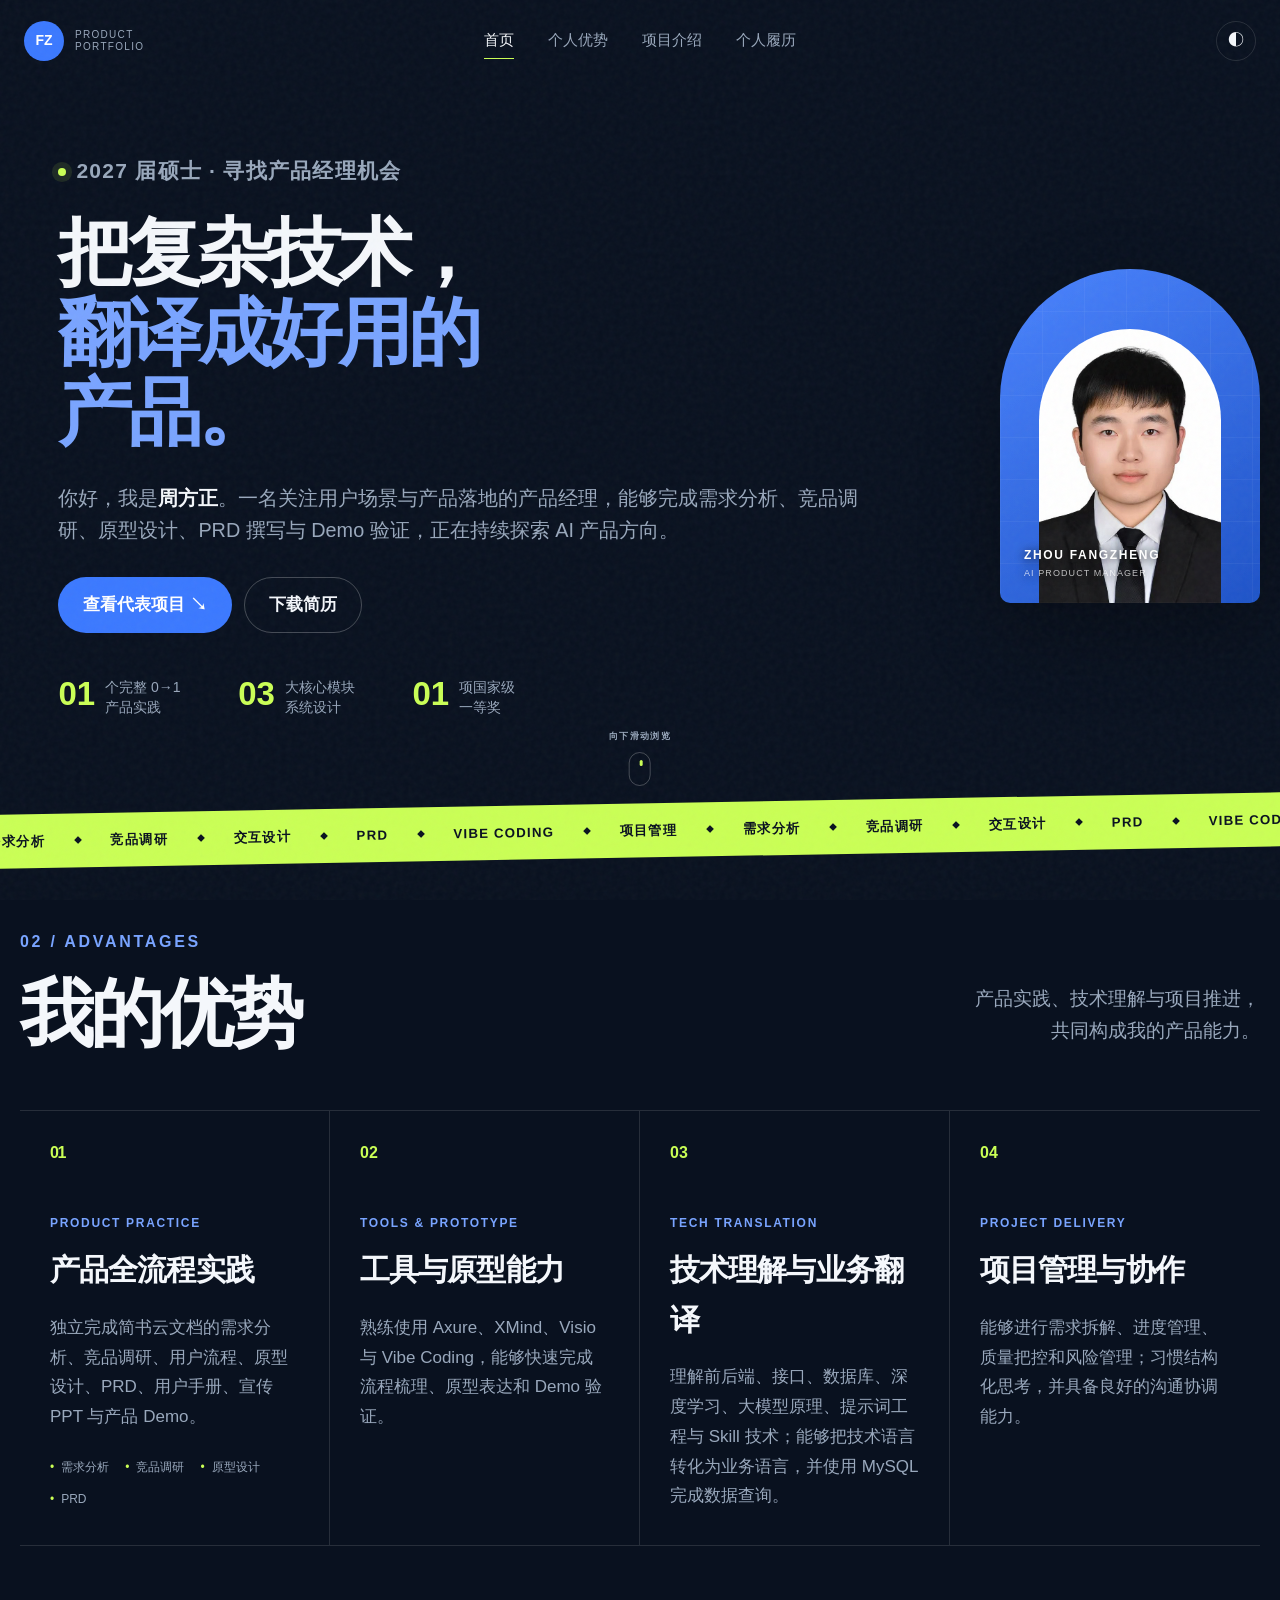
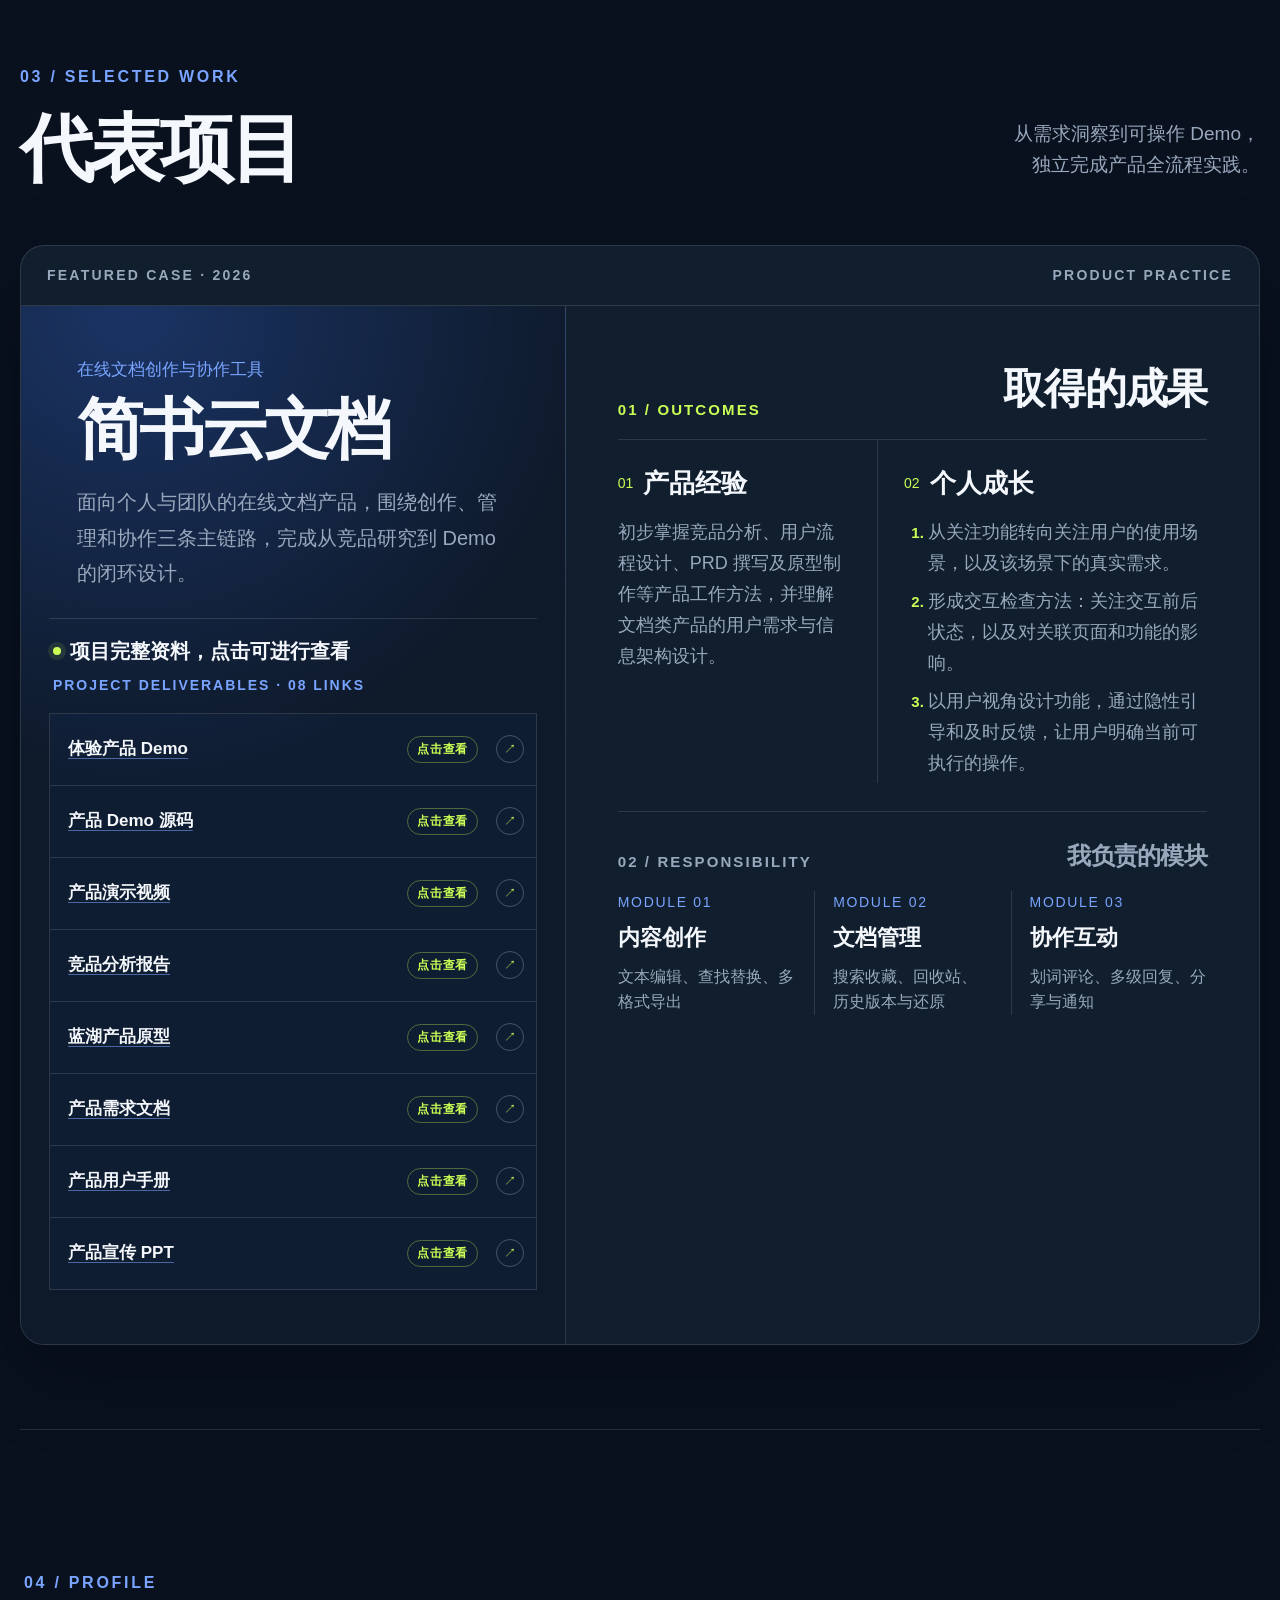
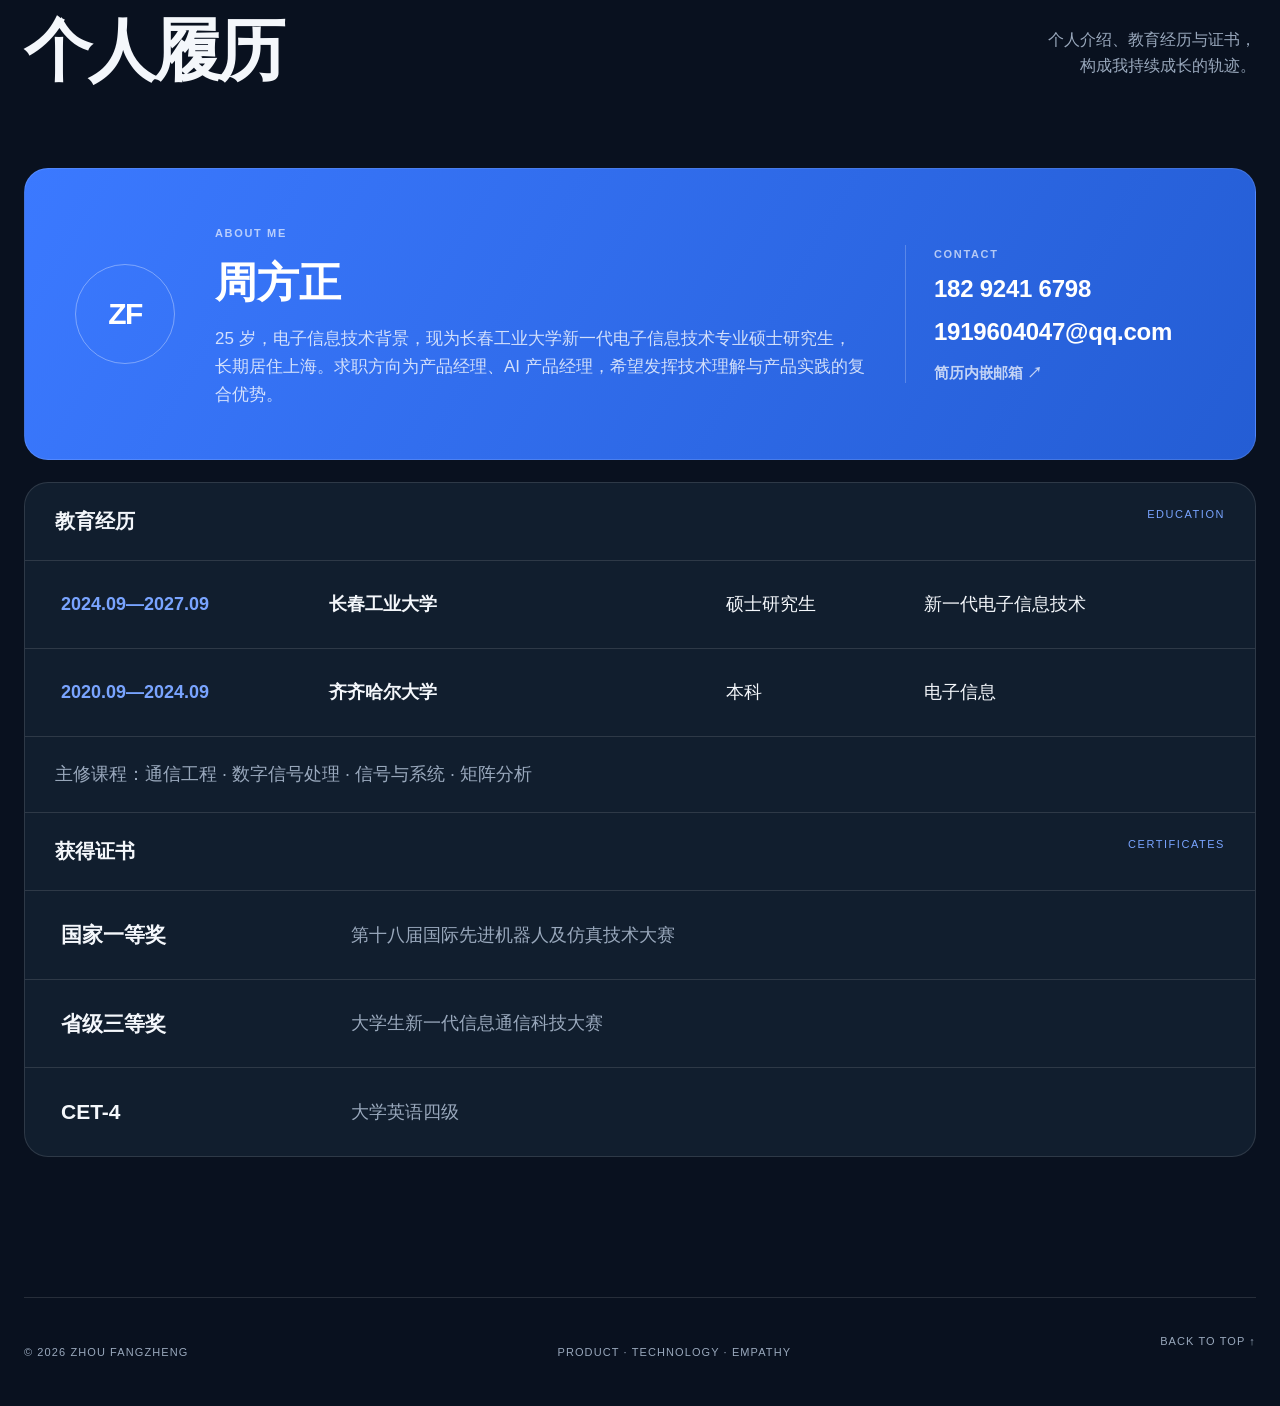
==== commit c8e57602: "Add files via upload" ====
--- a/Portfolio/index.html
+++ b/Portfolio/index.html
@@ -1,37 +1,39 @@
-<!doctype html>
-<html lang="zh-CN" data-theme="dark">
-<head><meta charset="UTF-8"><meta name="viewport" content="width=device-width,initial-scale=1"><meta name="description" content="周方正的个人作品集——拥有电子信息技术背景的 AI 产品经理。"><title>周方正｜AI 产品经理</title><link rel="stylesheet" href="./styles.css"><script src="./app.js" defer></script></head>
-<body><div class="noise"></div><div class="progress"><span></span></div>
-<header class="site-header" data-header><a class="brand" href="#top"><b>FZ</b><span>PRODUCT<br>PORTFOLIO</span></a><nav class="nav" id="main-nav" data-nav><a href="#top">首页</a><a href="#strengths">个人优势</a><a href="#work">项目介绍</a><a href="#profile">个人履历</a></nav><div class="header-actions"><button class="round-button" data-theme-toggle aria-label="切换明暗主题">◐</button><button class="menu-button" data-menu-toggle aria-controls="main-nav" aria-expanded="false"><i></i><i></i><i></i></button></div></header>
-<main id="top">
-<section class="hero shell"><div class="hero-copy"><p class="eyebrow reveal"><i></i>2027 届硕士 · 寻找产品经理机会</p><h1 class="reveal">把复杂技术，<br><span>翻译成好用的</span><br><span>产品。</span></h1><p class="hero-intro reveal">你好，我是<strong>周方正</strong>。一名关注用户场景与产品落地的产品经理，能够完成需求分析、竞品调研、原型设计、PRD 撰写与 Demo 验证，正在持续探索 AI 产品方向。</p><div class="hero-actions reveal"><a class="button primary" href="#work">查看代表项目 ↘</a><a class="button ghost" href="./assets/周方正-产品经理简历.doc" download>下载简历</a></div><dl class="facts reveal"><div><dt>01</dt><dd>个完整 0→1<br>产品实践</dd></div><div><dt>03</dt><dd>大核心模块<br>系统设计</dd></div><div><dt>01</dt><dd>项国家级<br>一等奖</dd></div></dl></div>
-<div class="hero-visual reveal"><div class="portrait"><div class="grid"></div><img src="./assets/profile.jpg" alt="周方正的个人照片"><div class="nameplate"><b>ZHOU FANGZHENG</b><span>AI PRODUCT MANAGER</span></div></div></div>
-<a class="scroll-cue" href="#work"><span>向下滑动浏览</span><i><b></b></i></a></section>
-<div class="ticker"><div><span>需求分析</span><i>◆</i><span>竞品调研</span><i>◆</i><span>交互设计</span><i>◆</i><span>PRD</span><i>◆</i><span>Vibe Coding</span><i>◆</i><span>项目管理</span><i>◆</i><span>需求分析</span><i>◆</i><span>竞品调研</span><i>◆</i><span>交互设计</span><i>◆</i><span>PRD</span><i>◆</i><span>Vibe Coding</span><i>◆</i><span>项目管理</span><i>◆</i></div></div>
-<section class="strengths shell section" id="strengths"><header class="section-heading row reveal"><div><span>02 / ADVANTAGES</span><h2>我的优势</h2></div><p>产品实践、技术理解与项目推进，<br>共同构成我的产品能力。</p></header>
-<div class="strength-grid">
-<article class="strength-card strength-primary reveal"><span>01</span><div><small>PRODUCT PRACTICE</small><h3>产品全流程实践</h3><p>独立完成简书云文档的需求分析、竞品调研、用户流程、原型设计、PRD、用户手册、宣传 PPT 与产品 Demo。</p><div class="strength-tags"><i>需求分析</i><i>竞品调研</i><i>原型设计</i><i>PRD</i></div></div></article>
-<article class="strength-card reveal"><span>02</span><div><small>TOOLS &amp; PROTOTYPE</small><h3>工具与原型能力</h3><p>熟练使用 Axure、XMind、Visio 与 Vibe Coding，能够快速完成流程梳理、原型表达和 Demo 验证。</p></div></article>
-<article class="strength-card reveal"><span>03</span><div><small>TECH TRANSLATION</small><h3>技术理解与业务翻译</h3><p>理解前后端、接口、数据库、深度学习、大模型原理、提示词工程与 Skill 技术；能够把技术语言转化为业务语言，并使用 MySQL 完成数据查询。</p></div></article>
-<article class="strength-card reveal"><span>04</span><div><small>PROJECT DELIVERY</small><h3>项目管理与协作</h3><p>能够进行需求拆解、进度管理、质量把控和风险管理；习惯结构化思考，并具备良好的沟通协调能力。</p></div></article>
-</div></section>
-<section class="work shell section" id="work"><header class="section-heading row reveal"><div><span>03 / SELECTED WORK</span><h2>代表项目</h2></div><p>从需求洞察到可操作 Demo，<br>独立完成产品全流程实践。</p></header>
-<article class="case reveal"><div class="case-bar"><span>FEATURED CASE · 2026</span><span>PRODUCT PRACTICE</span></div><div class="case-layout"><div class="case-summary"><span>在线文档创作与协作工具</span><h3>简书云文档</h3><p>面向个人与团队的在线文档产品，围绕创作、管理和协作三条主链路，完成从竞品研究到 Demo 的闭环设计。</p><div class="case-links"><a href="../Demo/index.html">体验产品 Demo ↗</a><a href="https://www.bilibili.com/video/BV1BxbY6vEft/" target="_blank" rel="noreferrer">观看演示视频 ↗</a></div></div>
-<div class="case-detail"><section class="case-results"><header class="case-block-title"><span>01 / OUTCOMES</span><h4>取得的成果</h4></header><div class="result-list"><article><div class="result-label"><i>01</i><h5>产品经验</h5></div><p>初步掌握竞品分析、用户流程设计、PRD 撰写及原型制作等产品工作方法，并理解文档类产品的用户需求与信息架构设计。</p></article><article><div class="result-label"><i>02</i><h5>个人成长</h5></div><ol><li>从关注功能转向关注用户的使用场景，以及该场景下的真实需求。</li><li>形成交互检查方法：关注交互前后状态，以及对关联页面和功能的影响。</li><li>以用户视角设计功能，通过隐性引导和及时反馈，让用户明确当前可执行的操作。</li></ol></article></div></section><section class="case-responsibility"><header class="case-block-title"><span>02 / RESPONSIBILITY</span><h4>我负责的模块</h4></header><div class="modules"><article><b>✦</b><div><small>MODULE 01</small><h4>内容创作</h4><p>文本编辑、查找替换、多格式导出</p></div></article><article><b>⌘</b><div><small>MODULE 02</small><h4>文档管理</h4><p>搜索收藏、回收站、历史版本与还原</p></div></article><article><b>◎</b><div><small>MODULE 03</small><h4>协作互动</h4><p>划词评论、多级回复、分享与通知</p></div></article></div></section></div></div>
-<div class="resources"><div class="resource-head"><span>项目完整资料，点击可进行查看</span><small>PROJECT DELIVERABLES · 07 LINKS</small></div><div class="resource-grid">
-<a href="https://github.com/anranna/-.git" target="_blank" rel="noreferrer"><small>01 / GITHUB</small><b>产品 Demo 源码</b><span class="resource-cta">点击查看</span><i>↗</i></a>
-<a href="https://www.bilibili.com/video/BV1BxbY6vEft/?share_source=copy_web&amp;vd_source=1f76a49898ba943844f76587f78906c5" target="_blank" rel="noreferrer"><small>02 / VIDEO</small><b>产品演示视频</b><span class="resource-cta">点击查看</span><i>↗</i></a>
-<a href="https://ucnoyusisbwi.feishu.cn/wiki/VnTQw5XkdiHYiok5yBEcGI3tnzc?from=from_copylink" target="_blank" rel="noreferrer"><small>03 / RESEARCH</small><b>竞品分析报告</b><span class="resource-cta">点击查看</span><i>↗</i></a>
-<a href="https://lanhuapp.com/web/#/item/project/product?tid=b424cea6-d3a4-4175-8ce1-7b70fe2ccd35&amp;pid=b35330da-ff31-40da-8392-e07d208b2dc3&amp;versionId=f92dad97-8f8e-45e9-b6e9-3e5fd4e15408&amp;docId=7843e5ca-ed19-4bdf-b94c-8ca8543dbdb8&amp;docType=axure&amp;pageId=5cf417b811834f859b6ea4d4fb74abe7&amp;image_id=7843e5ca-ed19-4bdf-b94c-8ca8543dbdb8" target="_blank" rel="noreferrer"><small>04 / PROTOTYPE</small><b>蓝湖产品原型</b><span class="resource-cta">点击查看</span><i>↗</i></a>
-<a href="https://ucnoyusisbwi.feishu.cn/wiki/MZprwPZqCiGK5NkYvvDcOf5Mn5b?from=from_copylink" target="_blank" rel="noreferrer"><small>05 / PRD</small><b>产品需求文档</b><span class="resource-cta">点击查看</span><i>↗</i></a>
-<a href="https://ucnoyusisbwi.feishu.cn/wiki/CYyBwzKqmicaCtk2LwccN1xBnyb?from=from_copylink" target="_blank" rel="noreferrer"><small>06 / MANUAL</small><b>产品用户手册</b><span class="resource-cta">点击查看</span><i>↗</i></a>
-<a href="https://ucnoyusisbwi.feishu.cn/wiki/B20wwVWoIicRqFkZKamcXHskn7g?from=from_copylink" target="_blank" rel="noreferrer"><small>07 / DECK</small><b>产品宣传 PPT</b><span class="resource-cta">点击查看</span><i>↗</i></a>
-</div></div></article></section>
-<section class="profile shell section" id="profile"><header class="section-heading row reveal"><div><span>04 / PROFILE</span><h2>个人履历</h2></div><p>个人介绍、教育经历与证书，<br>构成我持续成长的轨迹。</p></header>
-<div class="profile-intro reveal"><div class="profile-monogram">ZF</div><div class="profile-copy"><small>ABOUT ME</small><h3>周方正</h3><p>25 岁，电子信息技术背景，现为长春工业大学新一代电子信息技术专业硕士研究生，长期居住上海。求职方向为产品经理、AI 产品经理，希望发挥技术理解与产品实践的复合优势。</p></div><div class="profile-contact"><small>CONTACT</small><a href="tel:18292416798">182 9241 6798</a><a href="mailto:1919604047@qq.com">1919604047@qq.com</a><a href="mailto:824747742@qq.com">简历内嵌邮箱 ↗</a></div></div>
-<div class="profile-layout profile-history reveal">
-<section class="education-card"><div class="profile-card-head"><span>教育经历</span><small>EDUCATION</small></div><article class="education-item current"><time>2024.09—2027.09</time><h3>长春工业大学</h3><span class="education-degree">硕士研究生</span><p>新一代电子信息技术</p></article><article class="education-item"><time>2020.09—2024.09</time><h3>齐齐哈尔大学</h3><span class="education-degree">本科</span><p>电子信息</p></article><div class="course-list"><p><strong>主修课程：</strong>通信工程 · 数字信号处理 · 信号与系统 · 矩阵分析</p></div></section>
-<section class="certificate-card"><div class="profile-card-head"><span>获得证书</span><small>CERTIFICATES</small></div><div class="certificate-list"><article><h3>国家一等奖</h3><p>第十八届国际先进机器人及仿真技术大赛</p></article><article><h3>省级三等奖</h3><p>大学生新一代信息通信科技大赛</p></article><article><h3>CET-4</h3><p>大学英语四级</p></article></div></section>
-</div></section>
-<footer class="footer shell"><p>© 2026 ZHOU FANGZHENG</p><p>PRODUCT · TECHNOLOGY · EMPATHY</p><a href="#top">BACK TO TOP ↑</a></footer>
-</main></body></html>
+<!doctype html>
+<html lang="zh-CN" data-theme="dark">
+<head><meta charset="UTF-8"><meta name="viewport" content="width=device-width,initial-scale=1"><meta name="description" content="周方正的个人作品集——拥有电子信息技术背景的 AI 产品经理。"><title>周方正｜AI 产品经理</title><link rel="stylesheet" href="./styles.css"><script src="./app.js" defer></script></head>
+<body><div class="noise"></div><div class="progress"><span></span></div>
+<header class="site-header" data-header><a class="brand" href="#top"><b>FZ</b><span>PRODUCT<br>PORTFOLIO</span></a><nav class="nav" id="main-nav" data-nav><a href="#top">首页</a><a href="#strengths">个人优势</a><a href="#work">项目介绍</a><a href="#profile">个人履历</a></nav><div class="header-actions"><button class="round-button" data-theme-toggle aria-label="切换明暗主题">◐</button><button class="menu-button" data-menu-toggle aria-controls="main-nav" aria-expanded="false"><i></i><i></i><i></i></button></div></header>
+<main id="top">
+<section class="hero shell"><div class="hero-copy"><p class="eyebrow reveal"><i></i>2027 届硕士 · 寻找产品经理机会</p><h1 class="reveal">把复杂技术，<br><span>翻译成好用的</span><br><span>产品。</span></h1><p class="hero-intro reveal">你好，我是<strong>周方正</strong>。一名关注用户场景与产品落地的产品经理，能够完成需求分析、竞品调研、原型设计、PRD 撰写与 Demo 验证，正在持续探索 AI 产品方向。</p><div class="hero-actions reveal"><a class="button primary" href="#work">查看代表项目 ↘</a><a class="button ghost" href="./assets/周方正-产品经理简历.doc" download>下载简历</a></div><dl class="facts reveal"><div><dt>01</dt><dd>个完整 0→1<br>产品实践</dd></div><div><dt>03</dt><dd>大核心模块<br>系统设计</dd></div><div><dt>01</dt><dd>项国家级<br>一等奖</dd></div></dl></div>
+<div class="hero-visual reveal"><div class="portrait"><div class="grid"></div><img src="./assets/profile.jpg" alt="周方正的个人照片"><div class="nameplate"><b>ZHOU FANGZHENG</b><span>AI PRODUCT MANAGER</span></div></div></div>
+<a class="scroll-cue" href="#work"><span>向下滑动浏览</span><i><b></b></i></a></section>
+<div class="ticker"><div><span>需求分析</span><i>◆</i><span>竞品调研</span><i>◆</i><span>交互设计</span><i>◆</i><span>PRD</span><i>◆</i><span>Vibe Coding</span><i>◆</i><span>项目管理</span><i>◆</i><span>需求分析</span><i>◆</i><span>竞品调研</span><i>◆</i><span>交互设计</span><i>◆</i><span>PRD</span><i>◆</i><span>Vibe Coding</span><i>◆</i><span>项目管理</span><i>◆</i></div></div>
+<section class="strengths shell section" id="strengths"><header class="section-heading row reveal"><div><span>02 / ADVANTAGES</span><h2>我的优势</h2></div><p>产品实践、技术理解与项目推进，<br>共同构成我的产品能力。</p></header>
+<div class="strength-grid">
+<article class="strength-card strength-primary reveal"><span>01</span><div><small>PRODUCT PRACTICE</small><h3>产品全流程实践</h3><p>独立完成简书云文档的需求分析、竞品调研、用户流程、原型设计、PRD、用户手册、宣传 PPT 与产品 Demo。</p><div class="strength-tags"><i>需求分析</i><i>竞品调研</i><i>原型设计</i><i>PRD</i></div></div></article>
+<article class="strength-card reveal"><span>02</span><div><small>TOOLS &amp; PROTOTYPE</small><h3>工具与原型能力</h3><p>熟练使用 Axure、XMind、Visio 与 Vibe Coding，能够快速完成流程梳理、原型表达和 Demo 验证。</p></div></article>
+<article class="strength-card reveal"><span>03</span><div><small>TECH TRANSLATION</small><h3>技术理解与业务翻译</h3><p>理解前后端、接口、数据库、深度学习、大模型原理、提示词工程与 Skill 技术；能够把技术语言转化为业务语言，并使用 MySQL 完成数据查询。</p></div></article>
+<article class="strength-card reveal"><span>04</span><div><small>PROJECT DELIVERY</small><h3>项目管理与协作</h3><p>能够进行需求拆解、进度管理、质量把控和风险管理；习惯结构化思考，并具备良好的沟通协调能力。</p></div></article>
+</div></section>
+<section class="work shell section" id="work"><header class="section-heading row reveal"><div><span>03 / SELECTED WORK</span><h2>代表项目</h2></div><p>从需求洞察到可操作 Demo，<br>独立完成产品全流程实践。</p></header>
+<article class="case reveal"><div class="case-bar"><span>FEATURED CASE · 2026</span><span>PRODUCT PRACTICE</span></div><div class="case-layout"><div class="case-summary"><span>在线文档创作与协作工具</span><h3>简书云文档</h3><p>面向个人与团队的在线文档产品，围绕创作、管理和协作三条主链路，完成从竞品研究到 Demo 的闭环设计。</p><div class="case-links"><a href="../Demo/index.html">体验产品 Demo ↗</a><a href="https://www.bilibili.com/video/BV1BxbY6vEft/" target="_blank" rel="noreferrer">观看演示视频 ↗</a></div></div>
+<div class="case-detail"><section class="case-results"><header class="case-block-title"><span>01 / OUTCOMES</span><h4>取得的成果</h4></header><div class="result-list"><article><div class="result-label"><i>01</i><h5>产品经验</h5></div><p>初步掌握竞品分析、用户流程设计、PRD 撰写及原型制作等产品工作方法，并理解文档类产品的用户需求与信息架构设计。</p></article><article><div class="result-label"><i>02</i><h5>个人成长</h5></div><ol><li>从关注功能转向关注用户的使用场景，以及该场景下的真实需求。</li><li>形成交互检查方法：关注交互前后状态，以及对关联页面和功能的影响。</li><li>以用户视角设计功能，通过隐性引导和及时反馈，让用户明确当前可执行的操作。</li></ol></article></div></section><section class="case-responsibility"><header class="case-block-title"><span>02 / RESPONSIBILITY</span><h4>我负责的模块</h4></header><div class="modules"><article><b>✦</b><div><small>MODULE 01</small><h4>内容创作</h4><p>文本编辑、查找替换、多格式导出</p></div></article><article><b>⌘</b><div><small>MODULE 02</small><h4>文档管理</h4><p>搜索收藏、回收站、历史版本与还原</p></div></article><article><b>◎</b><div><small>MODULE 03</small><h4>协作互动</h4><p>划词评论、多级回复、分享与通知</p></div></article></div></section></div></div>
+<div class="resources"><div class="resource-head"><span>项目完整资料，点击可进行查看</span><small>PROJECT DELIVERABLES · 07 LINKS</small></div><div class="resource-grid">
+<a href="https://github.com/anranna/-.git" target="_blank" rel="noreferrer"><small>01 / GITHUB</small><b>产品 Demo 源码</b><span class="resource-cta">点击查看</span><i>↗</i></a>
+<a href="https://www.bilibili.com/video/BV1BxbY6vEft/?share_source=copy_web&amp;vd_source=1f76a49898ba943844f76587f78906c5" target="_blank" rel="noreferrer"><small>02 / VIDEO</small><b>产品演示视频</b><span class="resource-cta">点击查看</span><i>↗</i></a>
+<a href="https://ucnoyusisbwi.feishu.cn/wiki/VnTQw5XkdiHYiok5yBEcGI3tnzc?from=from_copylink" target="_blank" rel="noreferrer"><small>03 / RESEARCH</small><b>竞品分析报告</b><span class="resource-cta">点击查看</span><i>↗</i></a>
+<a href="https://lanhuapp.com/web/#/item/project/product?tid=b424cea6-d3a4-4175-8ce1-7b70fe2ccd35&amp;pid=b35330da-ff31-40da-8392-e07d208b2dc3&amp;versionId=f92dad97-8f8e-45e9-b6e9-3e5fd4e15408&amp;docId=7843e5ca-ed19-4bdf-b94c-8ca8543dbdb8&amp;docType=axure&amp;pageId=5cf417b811834f859b6ea4d4fb74abe7&amp;image_id=7843e5ca-ed19-4bdf-b94c-8ca8543dbdb8" target="_blank" rel="noreferrer"><small>04 / PROTOTYPE</small><b>蓝湖产品原型</b><span class="resource-cta">点击查看</span><i>↗</i></a>
+<a href="https://ucnoyusisbwi.feishu.cn/wiki/MZprwPZqCiGK5NkYvvDcOf5Mn5b?from=from_copylink" target="_blank" rel="noreferrer"><small>05 / PRD</small><b>产品需求文档</b><span class="resource-cta">点击查看</span><i>↗</i></a>
+<a href="https://ucnoyusisbwi.feishu.cn/wiki/CYyBwzKqmicaCtk2LwccN1xBnyb?from=from_copylink" target="_blank" rel="noreferrer"><small>06 / MANUAL</small><b>产品用户手册</b><span class="resource-cta">点击查看</span><i>↗</i></a>
+<a href="https://ucnoyusisbwi.feishu.cn/wiki/B20wwVWoIicRqFkZKamcXHskn7g?from=from_copylink" target="_blank" rel="noreferrer"><small>07 / DECK</small><b>产品宣传 PPT</b><span class="resource-cta">点击查看</span><i>↗</i></a>
+</div></div></article></section>
+<section class="profile shell section" id="profile"><header class="section-heading row reveal"><div><span>04 / PROFILE</span><h2>个人履历</h2></div><p>个人介绍、教育经历与证书，<br>构成我持续成长的轨迹。</p></header>
+<div class="profile-intro reveal"><div class="profile-monogram">ZF</div><div class="profile-copy"><small>ABOUT ME</small><h3>周方正</h3><p>25 岁，电子信息技术背景，现为长春工业大学新一代电子信息技术专业硕士研究生，长期居住上海。求职方向为产品经理、AI 产品经理，希望发挥技术理解与产品实践的复合优势。</p></div><div class="profile-contact"><small>CONTACT</small><a href="tel:18292416798">182 9241 6798</a><a href="mailto:1919604047@qq.com">1919604047@qq.com</a><a href="mailto:824747742@qq.com">简历内嵌邮箱 ↗</a></div></div>
+<div class="profile-layout profile-history reveal">
+<section class="education-card"><div class="profile-card-head"><span>教育经历</span><small>EDUCATION</small></div><article class="education-item current"><time>2024.09—2027.09</time><h3>长春工业大学</h3><span class="education-degree">硕士研究生</span><p>新一代电子信息技术</p></article><article class="education-item"><time>2020.09—2024.09</time><h3>齐齐哈尔大学</h3><span class="education-degree">本科</span><p>电子信息</p></article><div class="course-list"><p><strong>主修课程：</strong>通信工程 · 数字信号处理 · 信号与系统 · 矩阵分析</p></div></section>
+<section class="certificate-card"><div class="profile-card-head"><span>获得证书</span><small>CERTIFICATES</small></div><div class="certificate-list"><article><h3>国家一等奖</h3><p>第十八届国际先进机器人及仿真技术大赛</p></article><article><h3>省级三等奖</h3><p>大学生新一代信息通信科技大赛</p></article><article><h3>CET-4</h3><p>大学英语四级</p></article></div></section>
+</div></section>
+<footer class="footer shell"><p>© 2026 ZHOU FANGZHENG</p><p>PRODUCT · TECHNOLOGY · EMPATHY</p><a href="#top">BACK TO TOP ↑</a></footer>
+</main></body></html>
+
+
--- a/Portfolio/styles.css
+++ b/Portfolio/styles.css
@@ -201,6 +201,19 @@
   }
 }
 
+
+@media (min-width: 761px) {
+  .hero h1 {
+    font-size: clamp(54px, 5.8vw, 92px);
+  }
+}
+
+@media (min-width: 1700px) {
+  .hero h1 {
+    font-size: 100px;
+  }
+}
+
 @media (min-width: 1420px) and (max-width: 1699px) {
   .work .case-summary .resource-head {
     align-items: flex-start;
@@ -231,3 +244,4 @@
     font-size: 24px;
   }
 }
+
